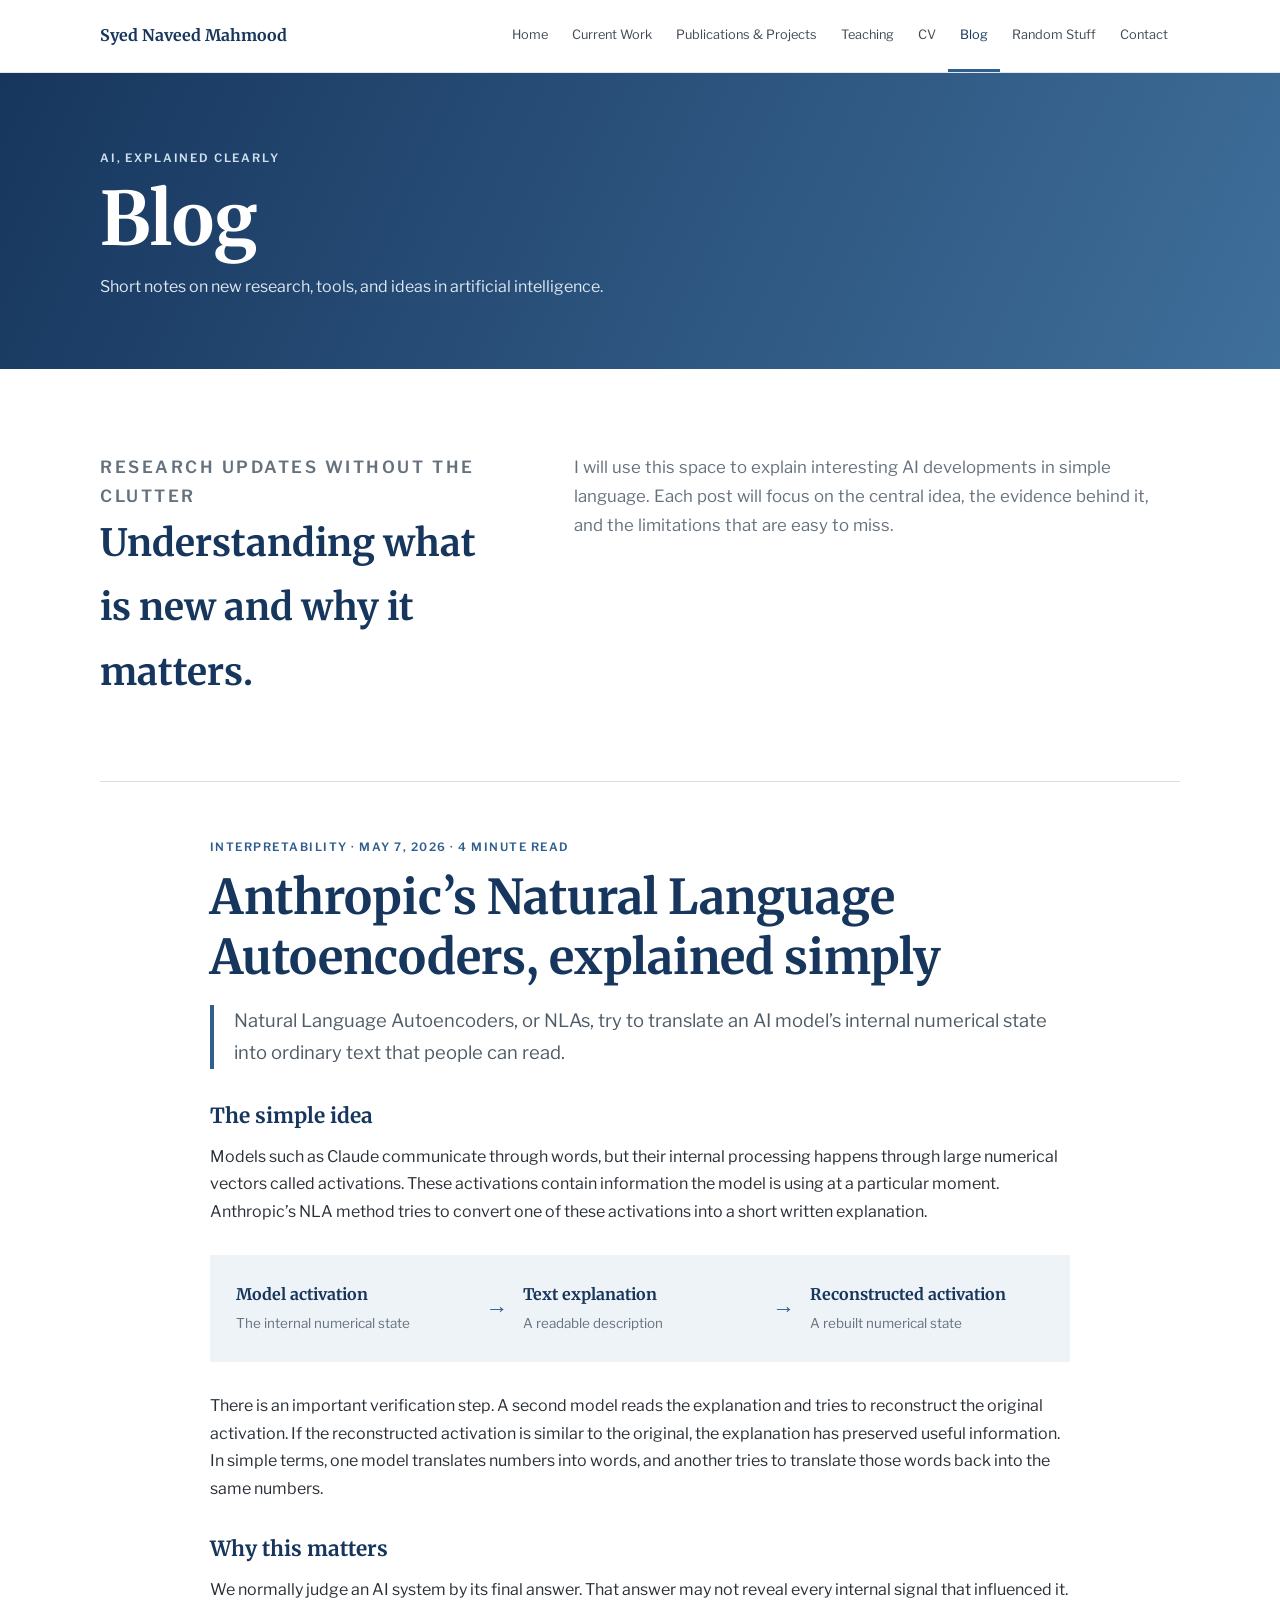
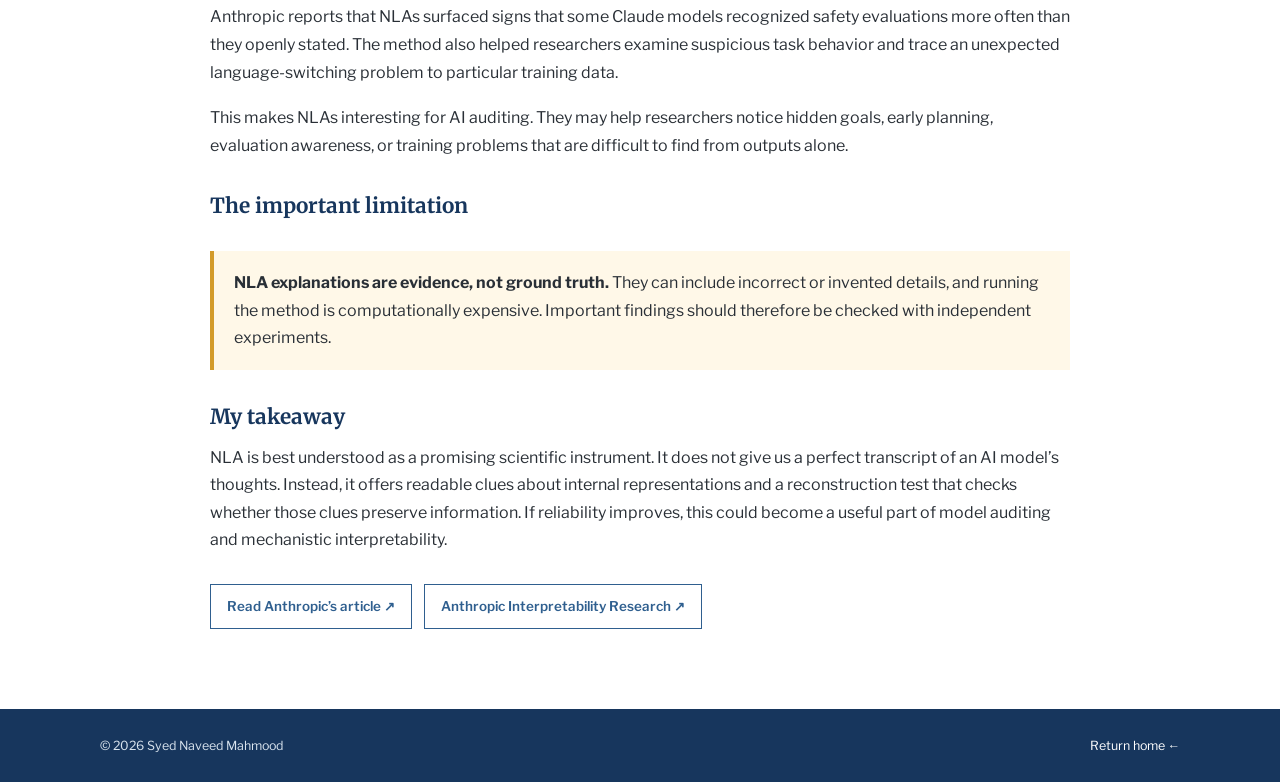
==== blog.html @ 3ccdd8b9 "Create AI blog with NLA explainer" ====
<!doctype html>
<html lang="en">
<head>
  <meta charset="utf-8">
  <meta name="viewport" content="width=device-width, initial-scale=1">
  <meta name="description" content="Simple explanations of AI research and important updates by Syed Naveed Mahmood.">
  <title>AI Blog | Syed Naveed Mahmood</title>
  <link rel="preconnect" href="https://fonts.googleapis.com">
  <link rel="preconnect" href="https://fonts.gstatic.com" crossorigin>
  <link href="https://fonts.googleapis.com/css2?family=Libre+Franklin:wght@400;500;600;700&family=Merriweather:wght@400;700&display=swap" rel="stylesheet">
  <link rel="stylesheet" href="styles.css">
</head>
<body>
  <header class="site-header">
    <div class="nav-wrap">
      <a class="site-name" href="index.html">Syed Naveed Mahmood</a>
      <nav aria-label="Primary navigation">
        <a href="index.html">Home</a>
        <a href="index.html#current-work">Current Work</a>
        <a href="index.html#publications">Publications &amp; Projects</a>
        <a href="index.html#teaching">Teaching</a>
        <a href="cv.html">CV</a>
        <a href="blog.html" aria-current="page">Blog</a>
        <a href="random.html">Random Stuff</a>
        <a href="index.html#contact">Contact</a>
      </nav>
    </div>
  </header>

  <section class="sub-banner">
    <div class="page-width">
      <p>AI, explained clearly</p>
      <h1>Blog</h1>
      <span>Short notes on new research, tools, and ideas in artificial intelligence.</span>
    </div>
  </section>

  <main class="page-width blog-page">
    <section class="blog-intro">
      <div>
        <p class="personal-kicker">Research updates without the clutter</p>
        <h2>Understanding what is new and why it matters.</h2>
      </div>
      <p>I will use this space to explain interesting AI developments in simple language. Each post will focus on the central idea, the evidence behind it, and the limitations that are easy to miss.</p>
    </section>

    <article class="blog-post">
      <div class="post-meta">Interpretability · May 7, 2026 · 4 minute read</div>
      <h2>Anthropic’s Natural Language Autoencoders, explained simply</h2>
      <p class="post-lead">Natural Language Autoencoders, or NLAs, try to translate an AI model’s internal numerical state into ordinary text that people can read.</p>

      <h3>The simple idea</h3>
      <p>Models such as Claude communicate through words, but their internal processing happens through large numerical vectors called activations. These activations contain information the model is using at a particular moment. Anthropic’s NLA method tries to convert one of these activations into a short written explanation.</p>

      <div class="nla-flow" aria-label="Natural Language Autoencoder process">
        <div><strong>Model activation</strong><span>The internal numerical state</span></div>
        <div class="flow-arrow">→</div>
        <div><strong>Text explanation</strong><span>A readable description</span></div>
        <div class="flow-arrow">→</div>
        <div><strong>Reconstructed activation</strong><span>A rebuilt numerical state</span></div>
      </div>

      <p>There is an important verification step. A second model reads the explanation and tries to reconstruct the original activation. If the reconstructed activation is similar to the original, the explanation has preserved useful information. In simple terms, one model translates numbers into words, and another tries to translate those words back into the same numbers.</p>

      <h3>Why this matters</h3>
      <p>We normally judge an AI system by its final answer. That answer may not reveal every internal signal that influenced it. Anthropic reports that NLAs surfaced signs that some Claude models recognized safety evaluations more often than they openly stated. The method also helped researchers examine suspicious task behavior and trace an unexpected language-switching problem to particular training data.</p>

      <p>This makes NLAs interesting for AI auditing. They may help researchers notice hidden goals, early planning, evaluation awareness, or training problems that are difficult to find from outputs alone.</p>

      <h3>The important limitation</h3>
      <div class="post-note"><strong>NLA explanations are evidence, not ground truth.</strong> They can include incorrect or invented details, and running the method is computationally expensive. Important findings should therefore be checked with independent experiments.</div>

      <h3>My takeaway</h3>
      <p>NLA is best understood as a promising scientific instrument. It does not give us a perfect transcript of an AI model’s thoughts. Instead, it offers readable clues about internal representations and a reconstruction test that checks whether those clues preserve information. If reliability improves, this could become a useful part of model auditing and mechanistic interpretability.</p>

      <div class="source-links">
        <a href="https://www.anthropic.com/research/natural-language-autoencoders" target="_blank" rel="noreferrer">Read Anthropic’s article ↗</a>
        <a href="https://www.anthropic.com/research/team/interpretability" target="_blank" rel="noreferrer">Anthropic Interpretability Research ↗</a>
      </div>
    </article>
  </main>

  <footer><div class="page-width"><p>© 2026 Syed Naveed Mahmood</p><a href="index.html">Return home ←</a></div></footer>
</body>
</html>
---- styles.css ----
:root{--navy:#17365d;--blue:#2f5f8f;--light:#eef3f7;--ink:#292f36;--muted:#65717d;--line:#d8e0e7}*{box-sizing:border-box}html{scroll-behavior:smooth}body{margin:0;color:var(--ink);font:16px/1.72 'Libre Franklin',Arial,sans-serif}a{color:var(--blue);text-decoration:none}a:hover{text-decoration:underline}.page-width,.nav-wrap{width:min(1080px,calc(100% - 40px));margin:auto}.site-header{background:#fff;border-bottom:1px solid #e3e7eb;position:sticky;top:0;z-index:20}.nav-wrap{min-height:72px;display:flex;align-items:center;justify-content:space-between;gap:30px}.site-name,h1,h2,h3{font-family:Merriweather,Georgia,serif;color:var(--navy)}.site-name{font-weight:700}nav{display:flex;align-self:stretch}nav a{color:#414a53;display:flex;align-items:center;padding:0 12px;font-size:.8rem;border-bottom:3px solid transparent}nav a:hover{border-bottom-color:var(--blue);text-decoration:none}.banner{min-height:350px;background:linear-gradient(110deg,rgba(17,43,73,.95),rgba(47,95,143,.72)),linear-gradient(145deg,#17365d,#527b9e);display:flex}.banner-overlay{width:100%;display:flex;align-items:flex-end}.identity{display:flex;align-items:center;gap:30px;color:#fff;padding-bottom:42px}.identity img{width:150px;height:150px;border-radius:50%;object-fit:cover;border:5px solid #fff;box-shadow:0 8px 25px #0004}.identity h1{color:#fff;font-size:clamp(2.2rem,5vw,3.8rem);line-height:1.12;margin:0 0 10px}.identity p{font-size:1.2rem;margin:0}.identity span{color:#dfeaf3;font-size:.9rem}.content{padding-top:50px}.section-block{padding:45px 0 60px;border-bottom:1px solid var(--line)}.anchor-section{scroll-margin-top:72px}.home-grid{display:grid;grid-template-columns:2.2fr .8fr;gap:65px;padding-top:18px}h2{font-size:2rem;margin:0 0 24px}.main-copy p{margin:0 0 1.25rem}.profile-card{background:var(--light);padding:28px;align-self:start;border-top:5px solid var(--blue)}.profile-card h3{font-family:'Libre Franklin';font-size:1rem;margin:0 0 10px}.profile-card h3:nth-of-type(2){margin-top:28px}.profile-card ul{padding-left:20px;color:#4d5964;font-size:.9rem}.quick-links{display:grid;grid-template-columns:1fr 1fr;gap:8px;font-size:.86rem}.section-title{border-left:5px solid var(--blue);padding-left:18px;margin-bottom:25px}.section-title p{color:var(--muted);font-size:.72rem;letter-spacing:.15em;text-transform:uppercase;margin:0}.section-title h2{margin:0}.section-intro{max-width:760px;color:var(--muted)}.current-grid,.teaching-grid{display:grid;grid-template-columns:1fr 1fr;gap:18px}.current-grid article{border:1px solid var(--line);padding:25px}.current-grid span,small{color:var(--blue);font-size:.7rem;font-weight:600;letter-spacing:.1em;text-transform:uppercase}.current-grid h3{font-size:1.28rem;margin:8px 0 12px}.current-grid p,.publication-list p,.teaching-grid p{color:#59646e;font-size:.91rem}.publication-list article{display:grid;grid-template-columns:55px 1fr;gap:20px;padding:28px 0;border-top:1px solid var(--line)}.publication-list h3{font-size:1.35rem;margin:5px 0 8px}.publication-list p{margin:0 0 10px}.teaching-grid article{padding:28px;background:var(--light)}.teaching-grid h3{font-size:1.35rem;margin:8px 0 3px}.updates{border-top:1px solid var(--line)}.updates>div{display:grid;grid-template-columns:175px 1fr;gap:25px;padding:17px 0;border-bottom:1px solid var(--line)}.updates time{color:var(--blue);font-weight:600;font-size:.82rem}.updates p{margin:0}.contact{text-align:center;border:0;padding-bottom:80px}.contact p{max-width:670px;margin:0 auto 26px;color:var(--muted)}.email-button{display:inline-block;padding:12px 20px;color:#fff;background:var(--blue)}.email-button:hover{background:var(--navy);text-decoration:none}footer{background:var(--navy);color:#d9e4ee;padding:26px 0;font-size:.78rem}footer .page-width{display:flex;justify-content:space-between}footer p{margin:0}footer a{color:#fff}@media(max-width:860px){nav a{padding:0 7px;font-size:.7rem}.home-grid{grid-template-columns:1fr;gap:30px}.profile-card{max-width:480px}.current-grid,.teaching-grid{grid-template-columns:1fr}}@media(max-width:650px){.page-width,.nav-wrap{width:calc(100% - 30px)}.site-header{position:static}.nav-wrap{display:block;padding-top:14px}.site-name{display:block}nav{overflow-x:auto}nav a{white-space:nowrap;height:44px;padding:0 10px}.banner{min-height:390px}.identity{display:block;padding-bottom:32px}.identity img{width:110px;height:110px;margin-bottom:20px}.identity h1{font-size:2.25rem}.content{padding-top:25px}.current-grid article{padding:21px}.publication-list article{grid-template-columns:36px 1fr}.updates>div{grid-template-columns:1fr;gap:4px}footer .page-width{display:block}}@media(prefers-reduced-motion:reduce){html{scroll-behavior:auto}}
nav a[aria-current="page"]{color:var(--navy);border-bottom-color:var(--blue)}.sub-banner{background:linear-gradient(115deg,#17365d,#3f6f9b);color:#fff;padding:76px 0 68px}.sub-banner p{font-size:.72rem;font-weight:600;letter-spacing:.16em;text-transform:uppercase;color:#cfe0ef;margin:0 0 8px}.sub-banner h1{color:#fff;font-size:clamp(2.6rem,6vw,4.6rem);margin:0;line-height:1.15}.sub-banner span{display:block;color:#dce8f2;margin-top:12px}.personal-page{padding-top:38px}.personal-intro{display:grid;grid-template-columns:.8fr 1.2fr;gap:70px;padding:48px 0 62px;border-bottom:1px solid var(--line)}.personal-kicker{color:var(--blue);font-size:.72rem;font-weight:600;letter-spacing:.15em;text-transform:uppercase;margin:0 0 6px}.personal-intro h2{font-size:2.35rem}.personal-intro>div:last-child p{font-size:1.08rem;margin:0 0 1.2rem}.anime-section{padding:65px 0}.anime-list{list-style:none;padding:0;margin:0;border-top:1px solid var(--line)}.anime-list li{display:grid;grid-template-columns:90px 1fr;gap:20px;align-items:center;padding:25px 8px;border-bottom:1px solid var(--line)}.anime-rank{font-family:Merriweather,Georgia,serif;color:#9baab8;font-size:1.65rem}.anime-list h3{font-size:1.35rem;margin:0 0 4px}.anime-list p{color:var(--muted);margin:0}.more-random{display:grid;grid-template-columns:1fr 1fr;gap:60px;background:var(--light);padding:40px;margin-bottom:75px}.more-random span{color:var(--blue);font-size:.7rem;font-weight:600;letter-spacing:.12em;text-transform:uppercase}.more-random h2{font-size:1.8rem;margin:8px 0 0}.more-random>p{color:var(--muted);margin:4px 0 0}@media(max-width:750px){.personal-intro,.more-random{grid-template-columns:1fr;gap:20px}.sub-banner{padding:52px 0}.anime-list li{grid-template-columns:58px 1fr}.more-random{padding:28px;margin-bottom:50px}}

.cv-page{padding-top:42px;padding-bottom:78px}.cv-intro{display:grid;grid-template-columns:1fr 1.3fr;gap:58px;align-items:start;padding:42px 0 36px}.cv-intro h2{font-size:2.35rem}.cv-intro p{color:var(--muted);font-size:1.02rem;margin:0 0 1rem}.cv-actions{display:flex;flex-wrap:wrap;gap:12px;margin-top:22px}.cv-button{display:inline-block;padding:11px 18px;background:var(--blue);color:#fff;font-weight:600;font-size:.86rem}.cv-button.secondary{background:#fff;color:var(--blue);border:1px solid var(--blue)}.cv-button:hover{background:var(--navy);color:#fff;text-decoration:none}.cv-frame-wrap{border:1px solid var(--line);background:var(--light);padding:12px;box-shadow:0 12px 30px rgba(23,54,93,.1)}.cv-frame{display:block;width:100%;height:1040px;border:0;background:#fff}@media(max-width:750px){.cv-intro{grid-template-columns:1fr;gap:12px;padding-top:30px}.cv-frame{height:720px}.cv-page{padding-top:24px;padding-bottom:50px}}

.blog-page{padding-top:42px;padding-bottom:80px}.blog-intro{display:grid;grid-template-columns:.8fr 1.2fr;gap:70px;padding:42px 0 52px;border-bottom:1px solid var(--line)}.blog-intro h2{font-size:2.35rem}.blog-intro p{color:var(--muted);font-size:1.05rem;margin:0}.blog-post{max-width:860px;margin:56px auto 0}.post-meta{color:var(--blue);font-size:.72rem;font-weight:600;letter-spacing:.13em;text-transform:uppercase}.blog-post h2{font-size:clamp(2rem,4vw,3rem);line-height:1.25;margin:10px 0 18px}.post-lead{font-size:1.15rem;color:#4f5b66;border-left:4px solid var(--blue);padding-left:20px}.nla-flow{display:grid;grid-template-columns:1fr auto 1fr auto 1fr;align-items:center;gap:15px;background:var(--light);padding:26px;margin:30px 0}.nla-flow strong{display:block;color:var(--navy);font-family:Merriweather,Georgia,serif}.nla-flow span{color:var(--muted);font-size:.84rem}.flow-arrow{color:var(--blue);font-size:1.4rem}.blog-post h3{font-size:1.3rem;margin:30px 0 8px}.blog-post p{margin:0 0 1.15rem}.post-note{background:#fff8e8;border-left:4px solid #d39b2a;padding:18px 20px;margin:26px 0}.source-links{display:flex;flex-wrap:wrap;gap:12px;margin-top:30px}.source-links a{display:inline-block;padding:10px 16px;border:1px solid var(--blue);font-weight:600;font-size:.84rem}.source-links a:hover{background:var(--blue);color:#fff;text-decoration:none}@media(max-width:750px){.blog-intro{grid-template-columns:1fr;gap:12px;padding-top:30px}.blog-page{padding-top:24px}.nla-flow{grid-template-columns:1fr;gap:8px}.flow-arrow{transform:rotate(90deg);justify-self:center}}
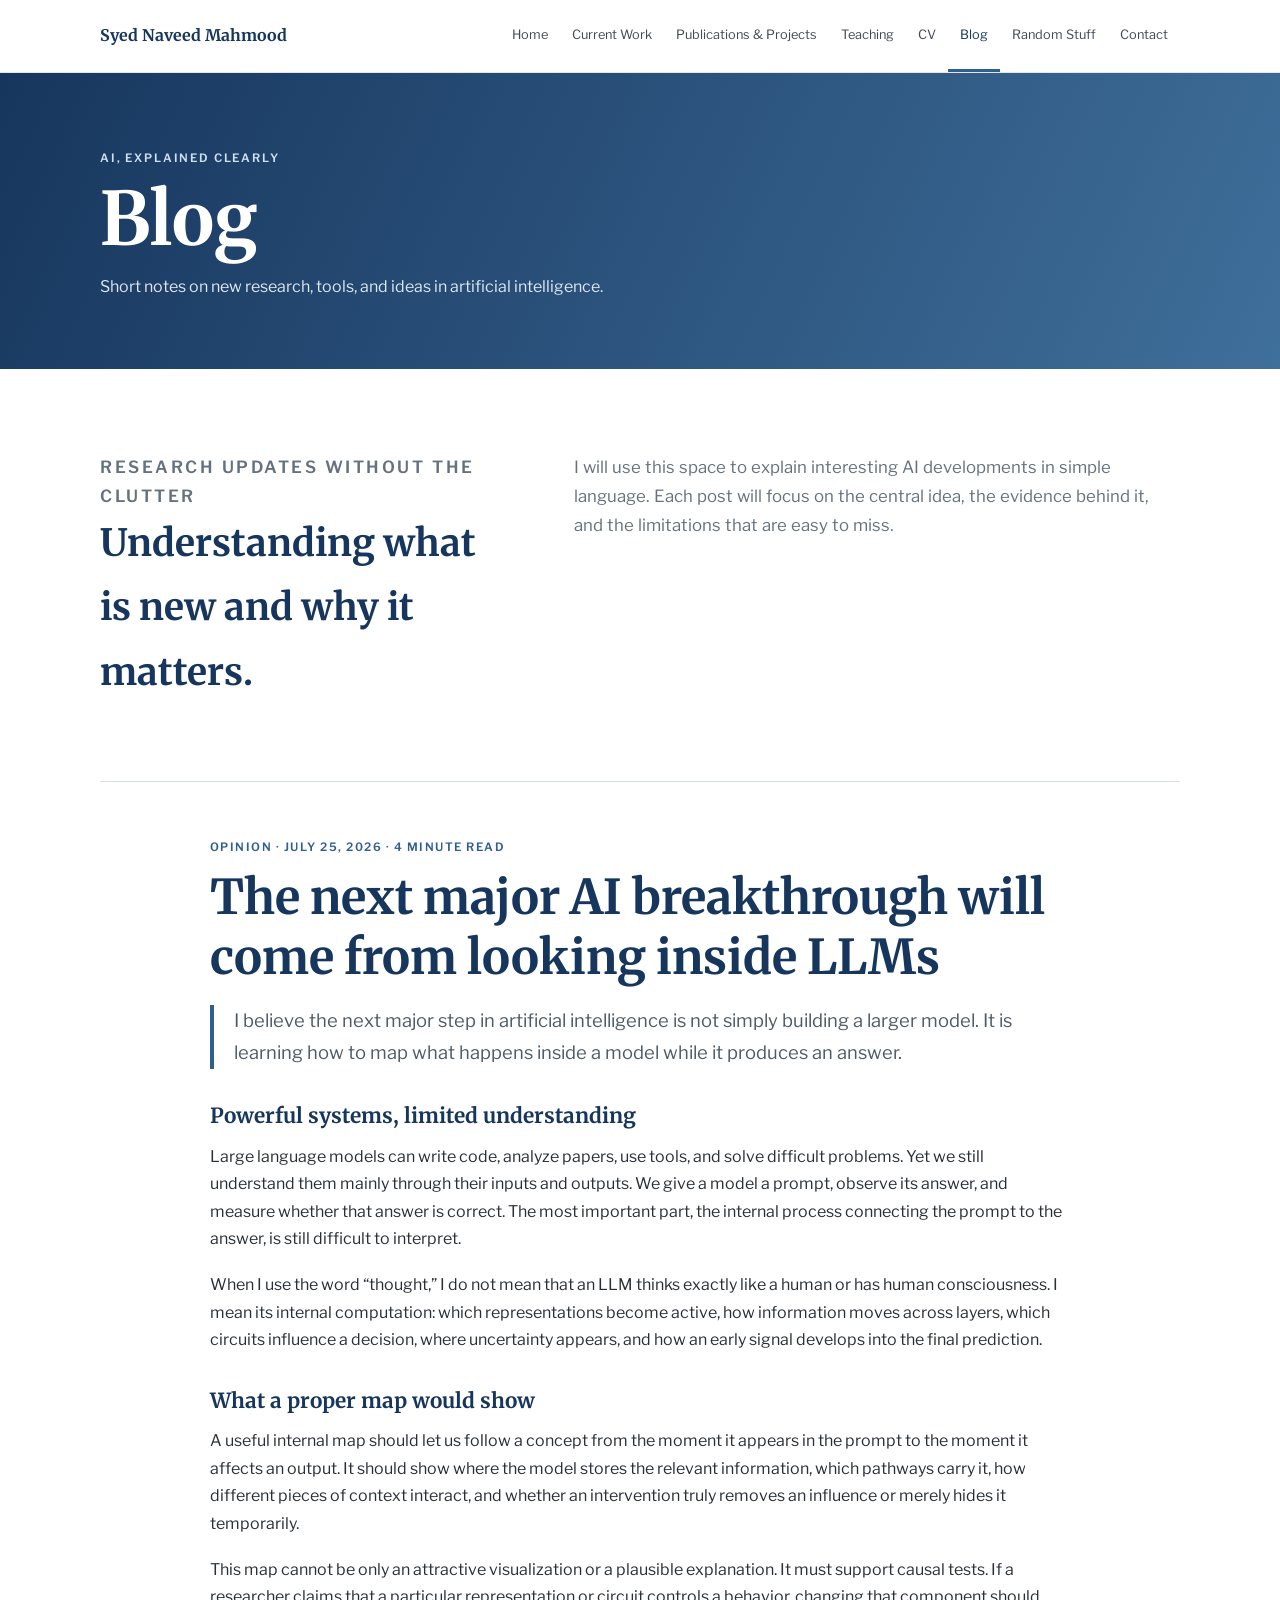
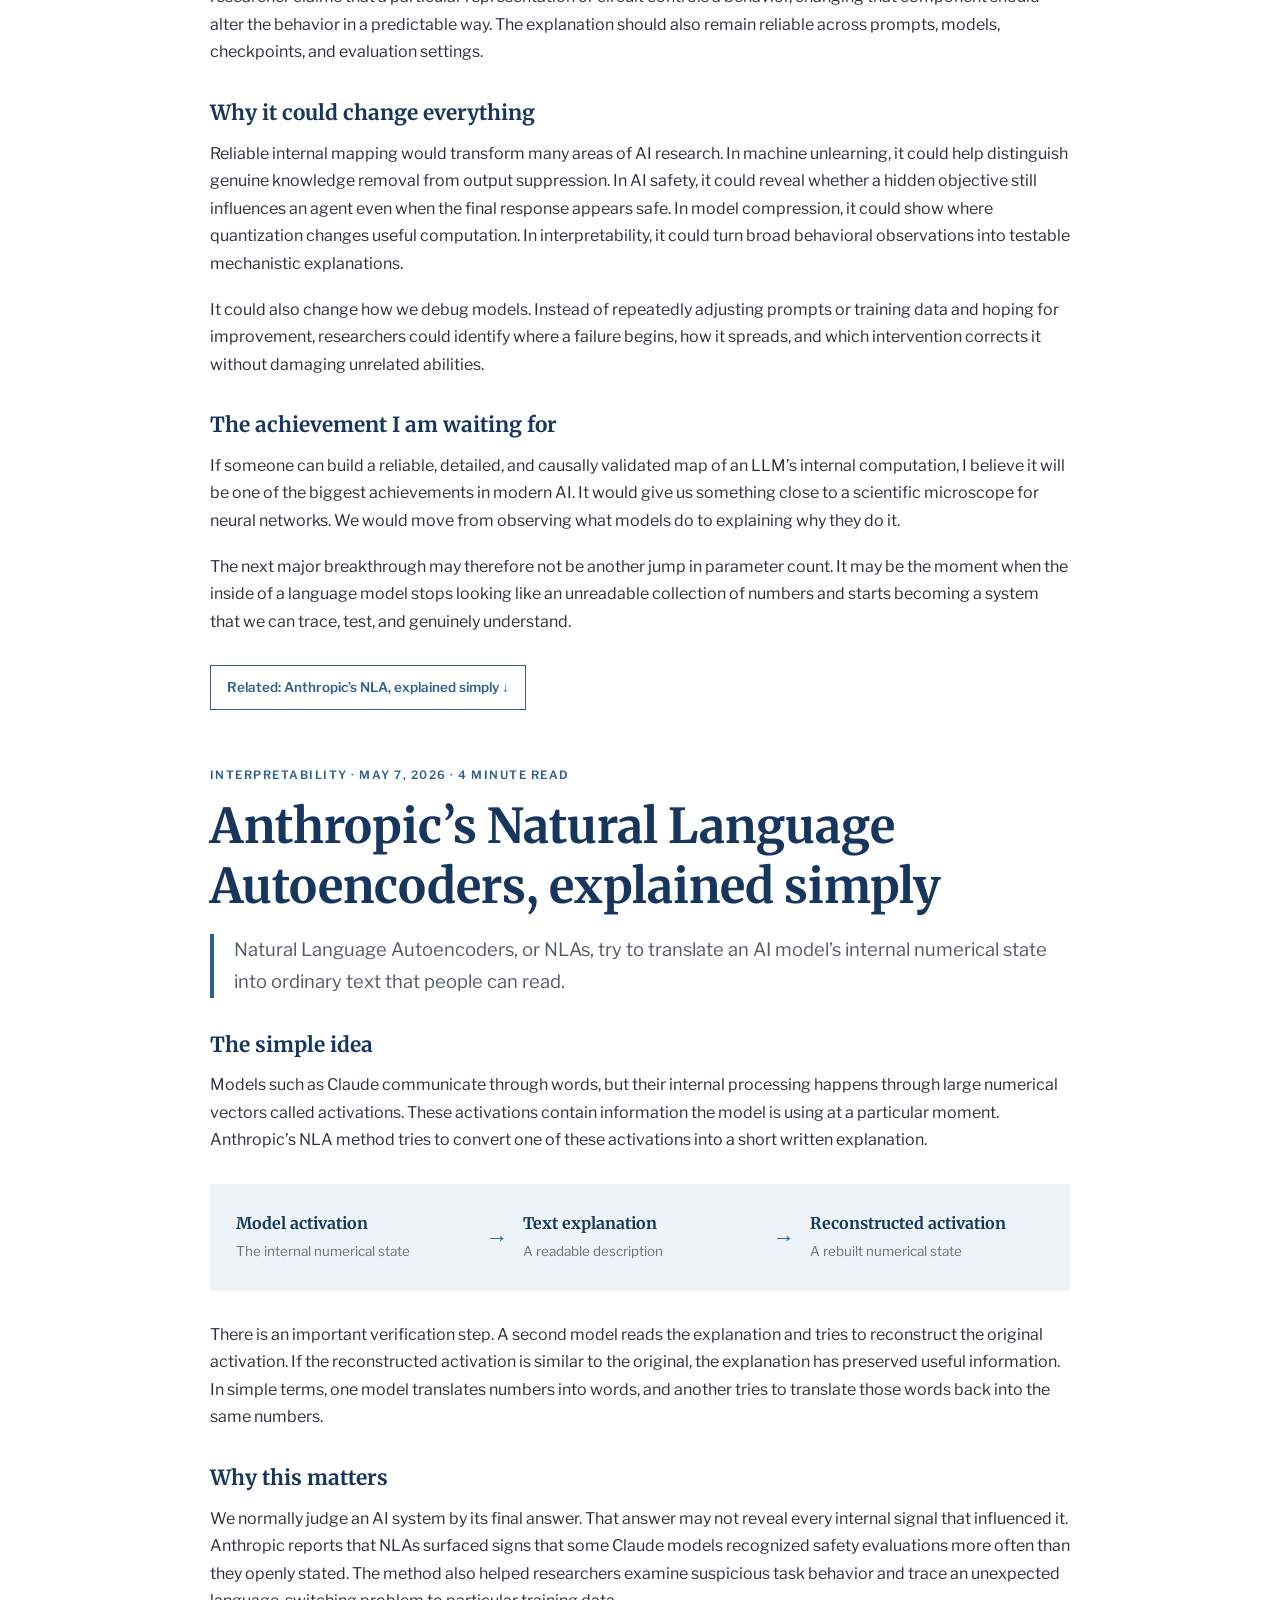
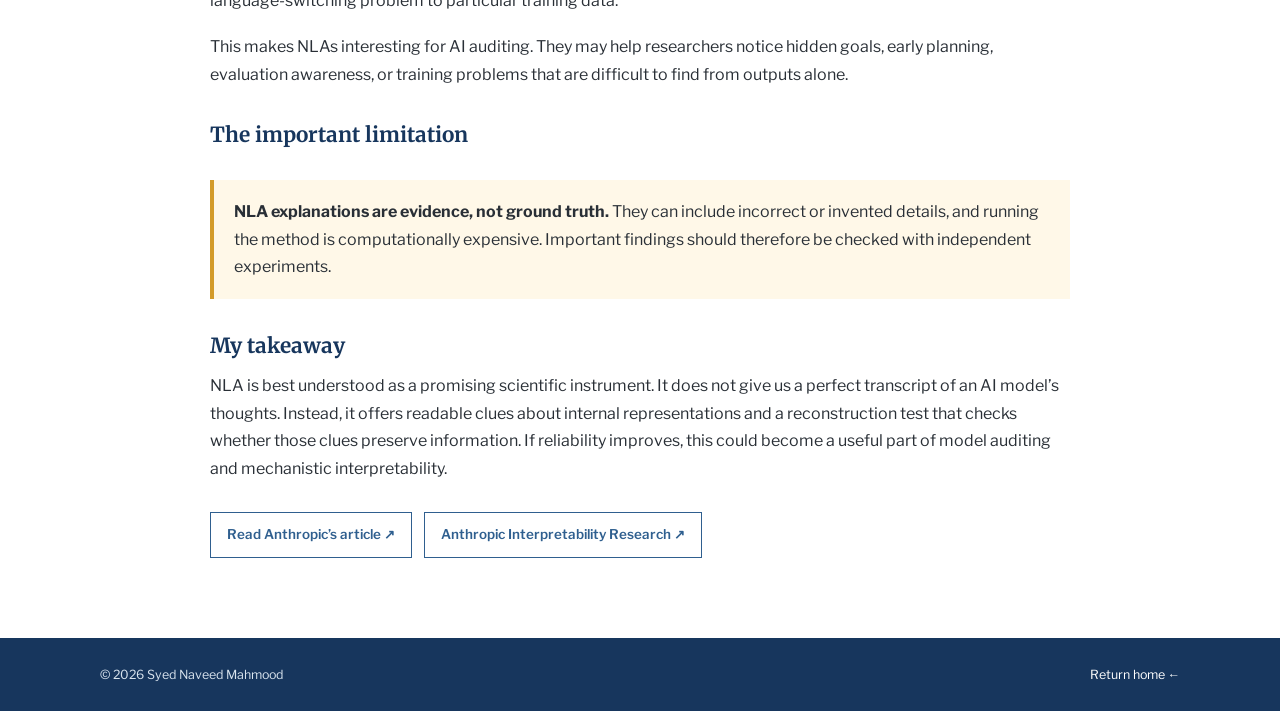
==== commit e3e9a934: "Add opinion post on mapping LLM internals" ====
--- a/blog.html
+++ b/blog.html
@@ -44,7 +44,37 @@
       <p>I will use this space to explain interesting AI developments in simple language. Each post will focus on the central idea, the evidence behind it, and the limitations that are easy to miss.</p>
     </section>
 
-    <article class="blog-post">
+    <article id="inside-llm-thoughts" class="blog-post">
+      <div class="post-meta">Opinion · July 25, 2026 · 4 minute read</div>
+      <h2>The next major AI breakthrough will come from looking inside LLMs</h2>
+      <p class="post-lead">I believe the next major step in artificial intelligence is not simply building a larger model. It is learning how to map what happens inside a model while it produces an answer.</p>
+
+      <h3>Powerful systems, limited understanding</h3>
+      <p>Large language models can write code, analyze papers, use tools, and solve difficult problems. Yet we still understand them mainly through their inputs and outputs. We give a model a prompt, observe its answer, and measure whether that answer is correct. The most important part, the internal process connecting the prompt to the answer, is still difficult to interpret.</p>
+
+      <p>When I use the word “thought,” I do not mean that an LLM thinks exactly like a human or has human consciousness. I mean its internal computation: which representations become active, how information moves across layers, which circuits influence a decision, where uncertainty appears, and how an early signal develops into the final prediction.</p>
+
+      <h3>What a proper map would show</h3>
+      <p>A useful internal map should let us follow a concept from the moment it appears in the prompt to the moment it affects an output. It should show where the model stores the relevant information, which pathways carry it, how different pieces of context interact, and whether an intervention truly removes an influence or merely hides it temporarily.</p>
+
+      <p>This map cannot be only an attractive visualization or a plausible explanation. It must support causal tests. If a researcher claims that a particular representation or circuit controls a behavior, changing that component should alter the behavior in a predictable way. The explanation should also remain reliable across prompts, models, checkpoints, and evaluation settings.</p>
+
+      <h3>Why it could change everything</h3>
+      <p>Reliable internal mapping would transform many areas of AI research. In machine unlearning, it could help distinguish genuine knowledge removal from output suppression. In AI safety, it could reveal whether a hidden objective still influences an agent even when the final response appears safe. In model compression, it could show where quantization changes useful computation. In interpretability, it could turn broad behavioral observations into testable mechanistic explanations.</p>
+
+      <p>It could also change how we debug models. Instead of repeatedly adjusting prompts or training data and hoping for improvement, researchers could identify where a failure begins, how it spreads, and which intervention corrects it without damaging unrelated abilities.</p>
+
+      <h3>The achievement I am waiting for</h3>
+      <p>If someone can build a reliable, detailed, and causally validated map of an LLM’s internal computation, I believe it will be one of the biggest achievements in modern AI. It would give us something close to a scientific microscope for neural networks. We would move from observing what models do to explaining why they do it.</p>
+
+      <p>The next major breakthrough may therefore not be another jump in parameter count. It may be the moment when the inside of a language model stops looking like an unreadable collection of numbers and starts becoming a system that we can trace, test, and genuinely understand.</p>
+
+      <div class="source-links">
+        <a href="#nla">Related: Anthropic’s NLA, explained simply ↓</a>
+      </div>
+    </article>
+
+    <article id="nla" class="blog-post">
       <div class="post-meta">Interpretability · May 7, 2026 · 4 minute read</div>
       <h2>Anthropic’s Natural Language Autoencoders, explained simply</h2>
       <p class="post-lead">Natural Language Autoencoders, or NLAs, try to translate an AI model’s internal numerical state into ordinary text that people can read.</p>
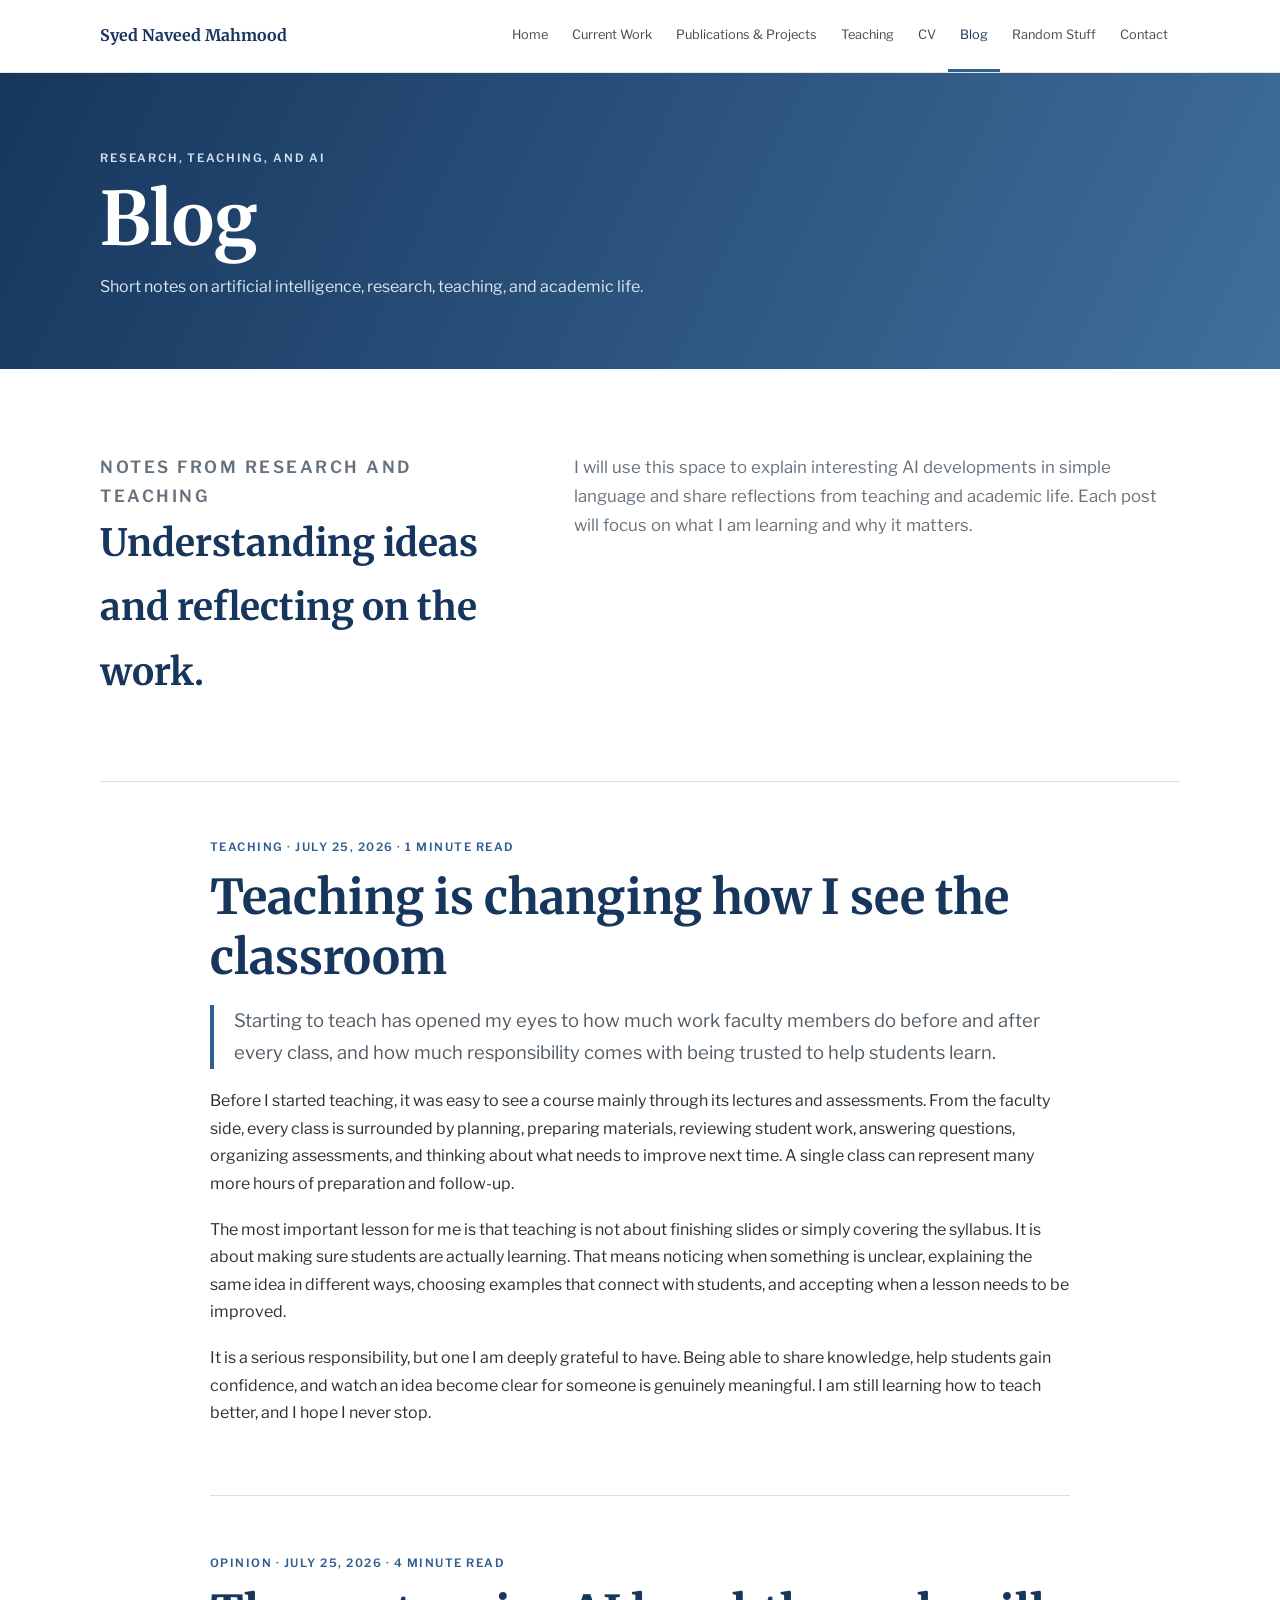
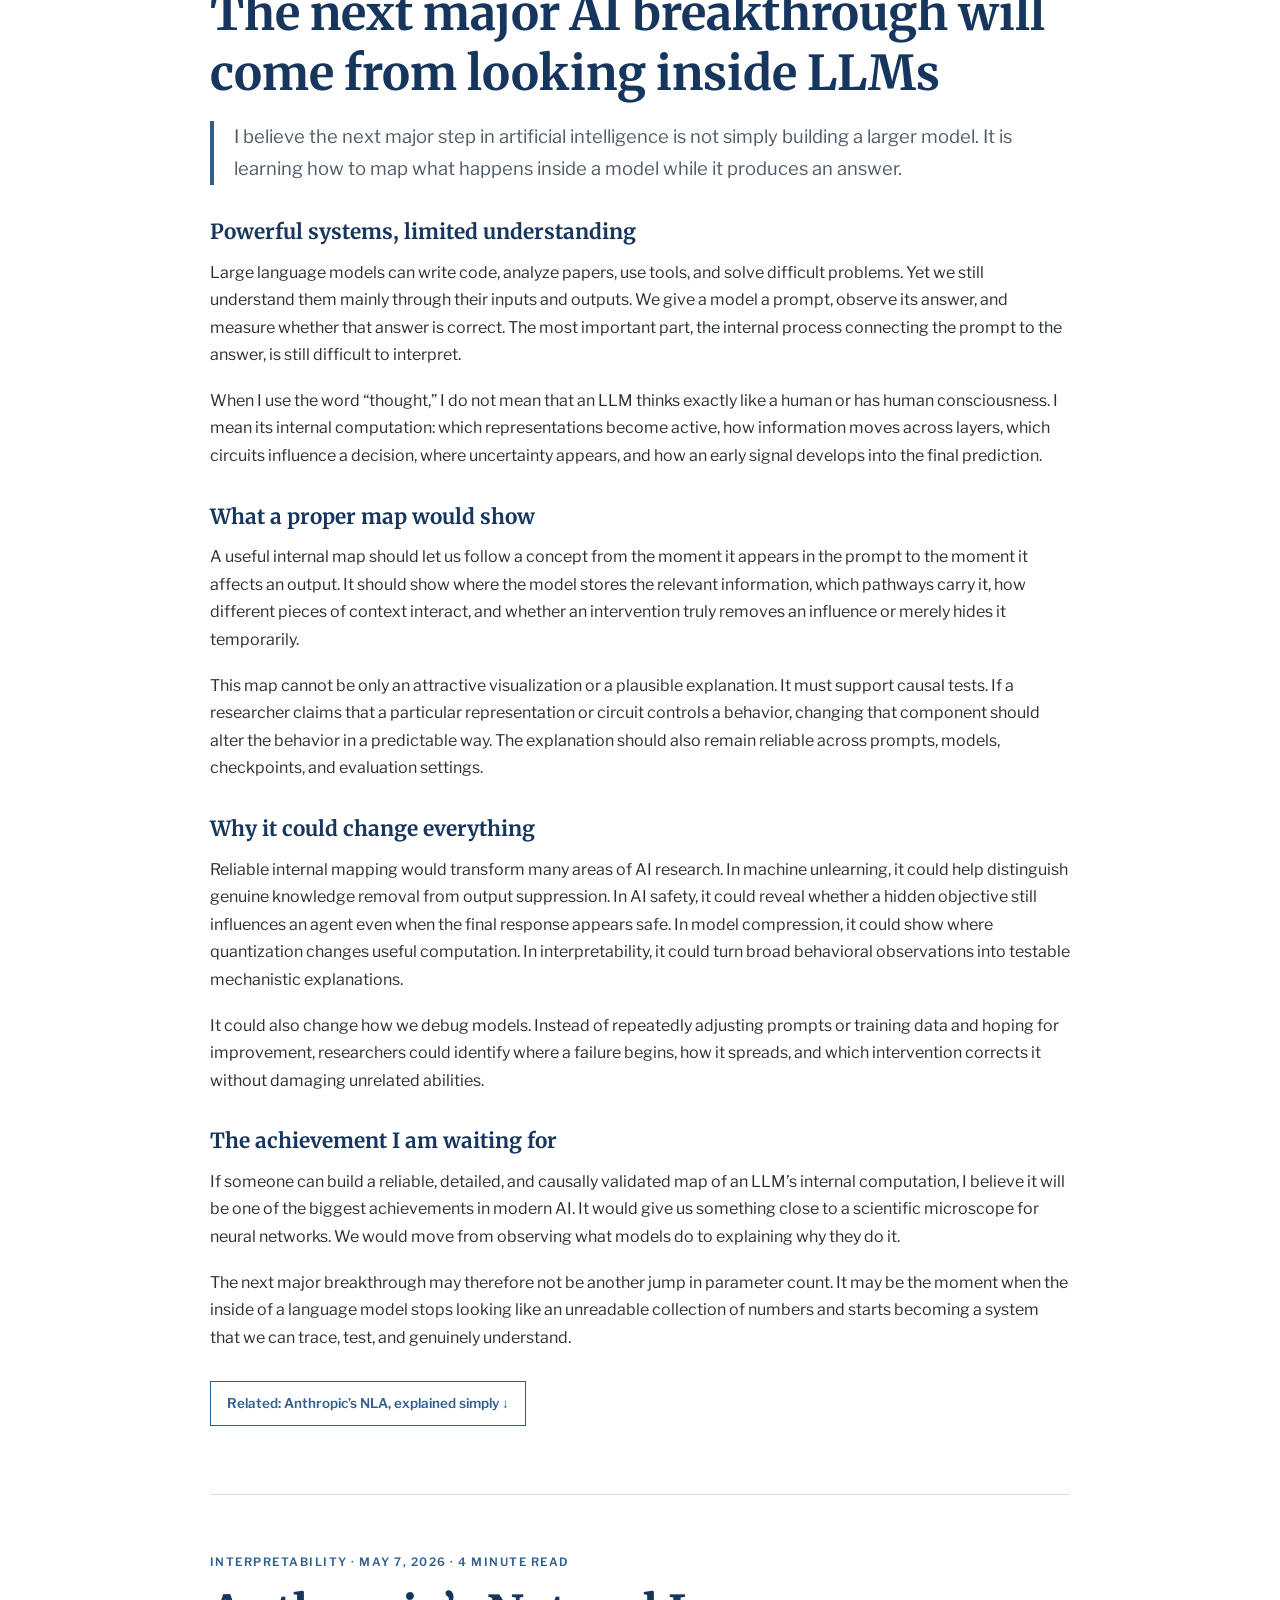
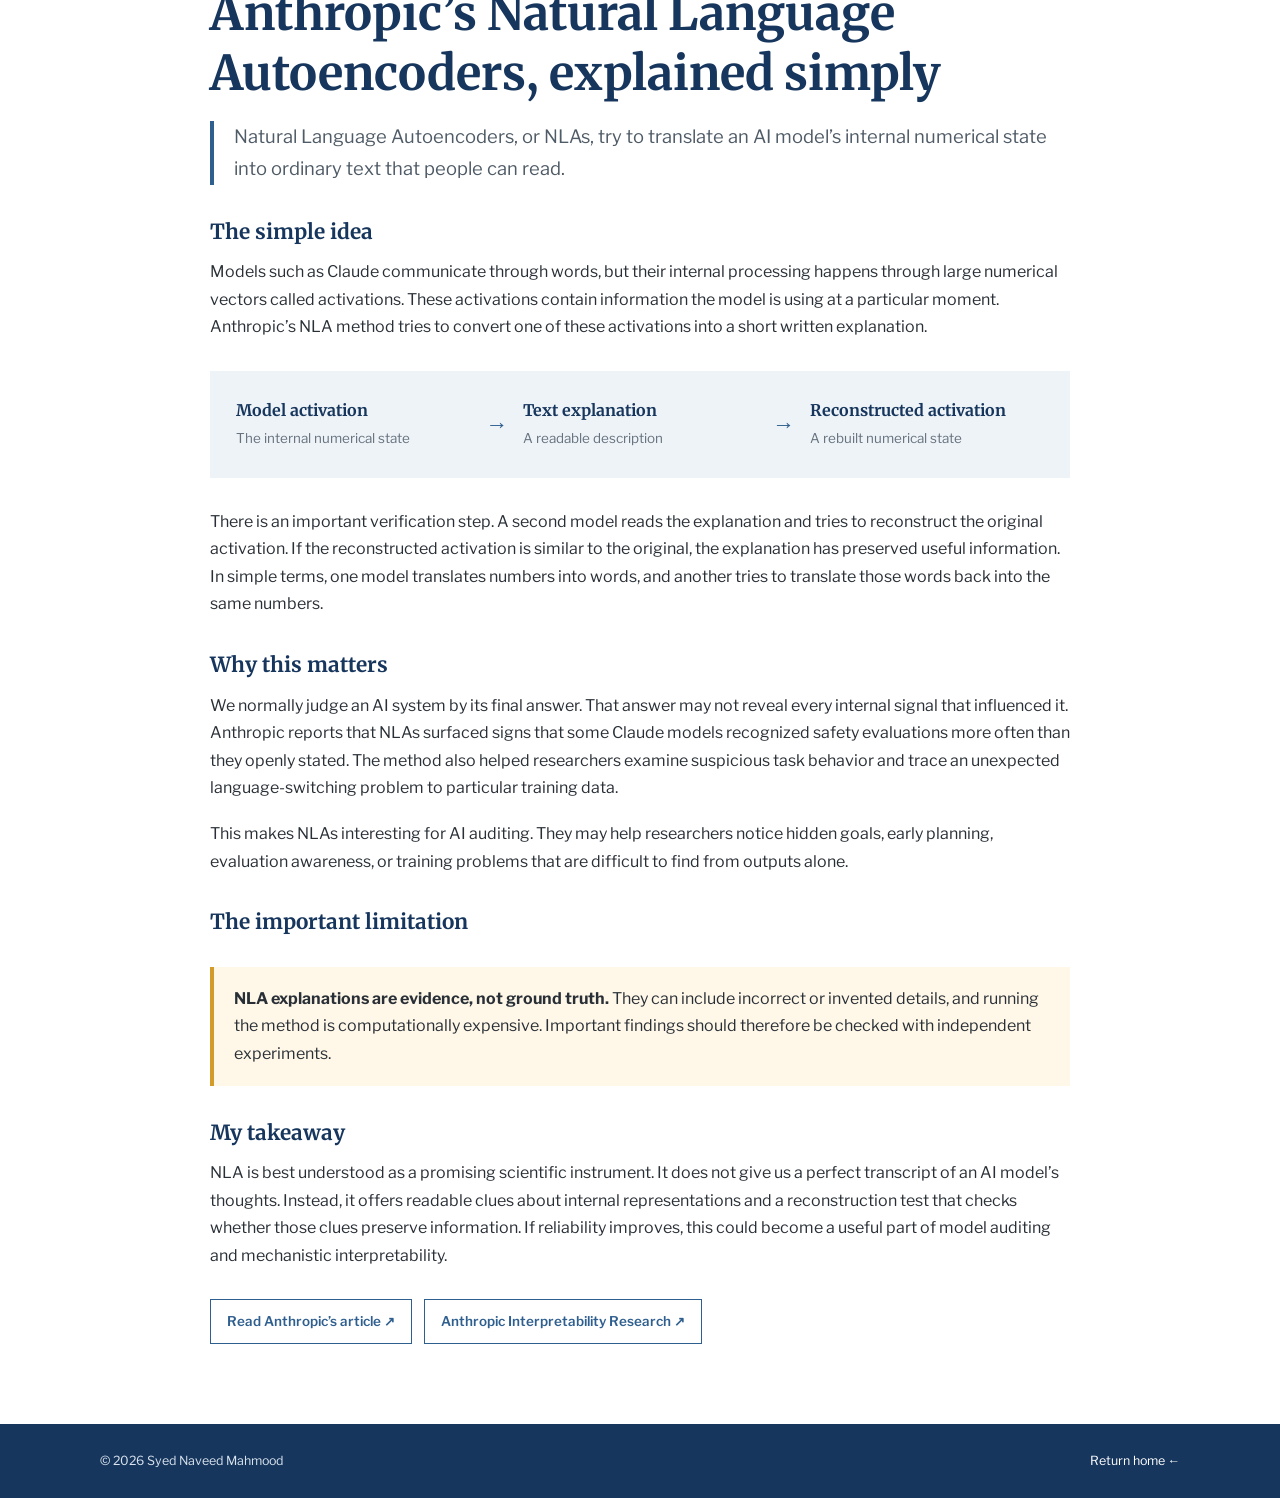
==== commit f979e9b3: "Add reflection on beginning to teach" ====
--- a/blog.html
+++ b/blog.html
@@ -3,7 +3,7 @@
 <head>
   <meta charset="utf-8">
   <meta name="viewport" content="width=device-width, initial-scale=1">
-  <meta name="description" content="Simple explanations of AI research and important updates by Syed Naveed Mahmood.">
+  <meta name="description" content="Notes on AI research, teaching, and academic life by Syed Naveed Mahmood.">
   <title>AI Blog | Syed Naveed Mahmood</title>
   <link rel="preconnect" href="https://fonts.googleapis.com">
   <link rel="preconnect" href="https://fonts.gstatic.com" crossorigin>
@@ -29,20 +29,32 @@
 
   <section class="sub-banner">
     <div class="page-width">
-      <p>AI, explained clearly</p>
+      <p>Research, teaching, and AI</p>
       <h1>Blog</h1>
-      <span>Short notes on new research, tools, and ideas in artificial intelligence.</span>
+      <span>Short notes on artificial intelligence, research, teaching, and academic life.</span>
     </div>
   </section>
 
   <main class="page-width blog-page">
     <section class="blog-intro">
       <div>
-        <p class="personal-kicker">Research updates without the clutter</p>
-        <h2>Understanding what is new and why it matters.</h2>
+        <p class="personal-kicker">Notes from research and teaching</p>
+        <h2>Understanding ideas and reflecting on the work.</h2>
       </div>
-      <p>I will use this space to explain interesting AI developments in simple language. Each post will focus on the central idea, the evidence behind it, and the limitations that are easy to miss.</p>
+      <p>I will use this space to explain interesting AI developments in simple language and share reflections from teaching and academic life. Each post will focus on what I am learning and why it matters.</p>
     </section>
+
+    <article id="learning-to-teach" class="blog-post">
+      <div class="post-meta">Teaching · July 25, 2026 · 1 minute read</div>
+      <h2>Teaching is changing how I see the classroom</h2>
+      <p class="post-lead">Starting to teach has opened my eyes to how much work faculty members do before and after every class, and how much responsibility comes with being trusted to help students learn.</p>
+
+      <p>Before I started teaching, it was easy to see a course mainly through its lectures and assessments. From the faculty side, every class is surrounded by planning, preparing materials, reviewing student work, answering questions, organizing assessments, and thinking about what needs to improve next time. A single class can represent many more hours of preparation and follow-up.</p>
+
+      <p>The most important lesson for me is that teaching is not about finishing slides or simply covering the syllabus. It is about making sure students are actually learning. That means noticing when something is unclear, explaining the same idea in different ways, choosing examples that connect with students, and accepting when a lesson needs to be improved.</p>
+
+      <p>It is a serious responsibility, but one I am deeply grateful to have. Being able to share knowledge, help students gain confidence, and watch an idea become clear for someone is genuinely meaningful. I am still learning how to teach better, and I hope I never stop.</p>
+    </article>
 
     <article id="inside-llm-thoughts" class="blog-post">
       <div class="post-meta">Opinion · July 25, 2026 · 4 minute read</div>
--- a/styles.css
+++ b/styles.css
@@ -4,3 +4,5 @@
 .cv-page{padding-top:42px;padding-bottom:78px}.cv-intro{display:grid;grid-template-columns:1fr 1.3fr;gap:58px;align-items:start;padding:42px 0 36px}.cv-intro h2{font-size:2.35rem}.cv-intro p{color:var(--muted);font-size:1.02rem;margin:0 0 1rem}.cv-actions{display:flex;flex-wrap:wrap;gap:12px;margin-top:22px}.cv-button{display:inline-block;padding:11px 18px;background:var(--blue);color:#fff;font-weight:600;font-size:.86rem}.cv-button.secondary{background:#fff;color:var(--blue);border:1px solid var(--blue)}.cv-button:hover{background:var(--navy);color:#fff;text-decoration:none}.cv-frame-wrap{border:1px solid var(--line);background:var(--light);padding:12px;box-shadow:0 12px 30px rgba(23,54,93,.1)}.cv-frame{display:block;width:100%;height:1040px;border:0;background:#fff}@media(max-width:750px){.cv-intro{grid-template-columns:1fr;gap:12px;padding-top:30px}.cv-frame{height:720px}.cv-page{padding-top:24px;padding-bottom:50px}}
 
 .blog-page{padding-top:42px;padding-bottom:80px}.blog-intro{display:grid;grid-template-columns:.8fr 1.2fr;gap:70px;padding:42px 0 52px;border-bottom:1px solid var(--line)}.blog-intro h2{font-size:2.35rem}.blog-intro p{color:var(--muted);font-size:1.05rem;margin:0}.blog-post{max-width:860px;margin:56px auto 0}.post-meta{color:var(--blue);font-size:.72rem;font-weight:600;letter-spacing:.13em;text-transform:uppercase}.blog-post h2{font-size:clamp(2rem,4vw,3rem);line-height:1.25;margin:10px 0 18px}.post-lead{font-size:1.15rem;color:#4f5b66;border-left:4px solid var(--blue);padding-left:20px}.nla-flow{display:grid;grid-template-columns:1fr auto 1fr auto 1fr;align-items:center;gap:15px;background:var(--light);padding:26px;margin:30px 0}.nla-flow strong{display:block;color:var(--navy);font-family:Merriweather,Georgia,serif}.nla-flow span{color:var(--muted);font-size:.84rem}.flow-arrow{color:var(--blue);font-size:1.4rem}.blog-post h3{font-size:1.3rem;margin:30px 0 8px}.blog-post p{margin:0 0 1.15rem}.post-note{background:#fff8e8;border-left:4px solid #d39b2a;padding:18px 20px;margin:26px 0}.source-links{display:flex;flex-wrap:wrap;gap:12px;margin-top:30px}.source-links a{display:inline-block;padding:10px 16px;border:1px solid var(--blue);font-weight:600;font-size:.84rem}.source-links a:hover{background:var(--blue);color:#fff;text-decoration:none}@media(max-width:750px){.blog-intro{grid-template-columns:1fr;gap:12px;padding-top:30px}.blog-page{padding-top:24px}.nla-flow{grid-template-columns:1fr;gap:8px}.flow-arrow{transform:rotate(90deg);justify-self:center}}
+
+.blog-post+.blog-post{border-top:1px solid var(--line);padding-top:58px;margin-top:68px}.blog-post[id]{scroll-margin-top:92px}
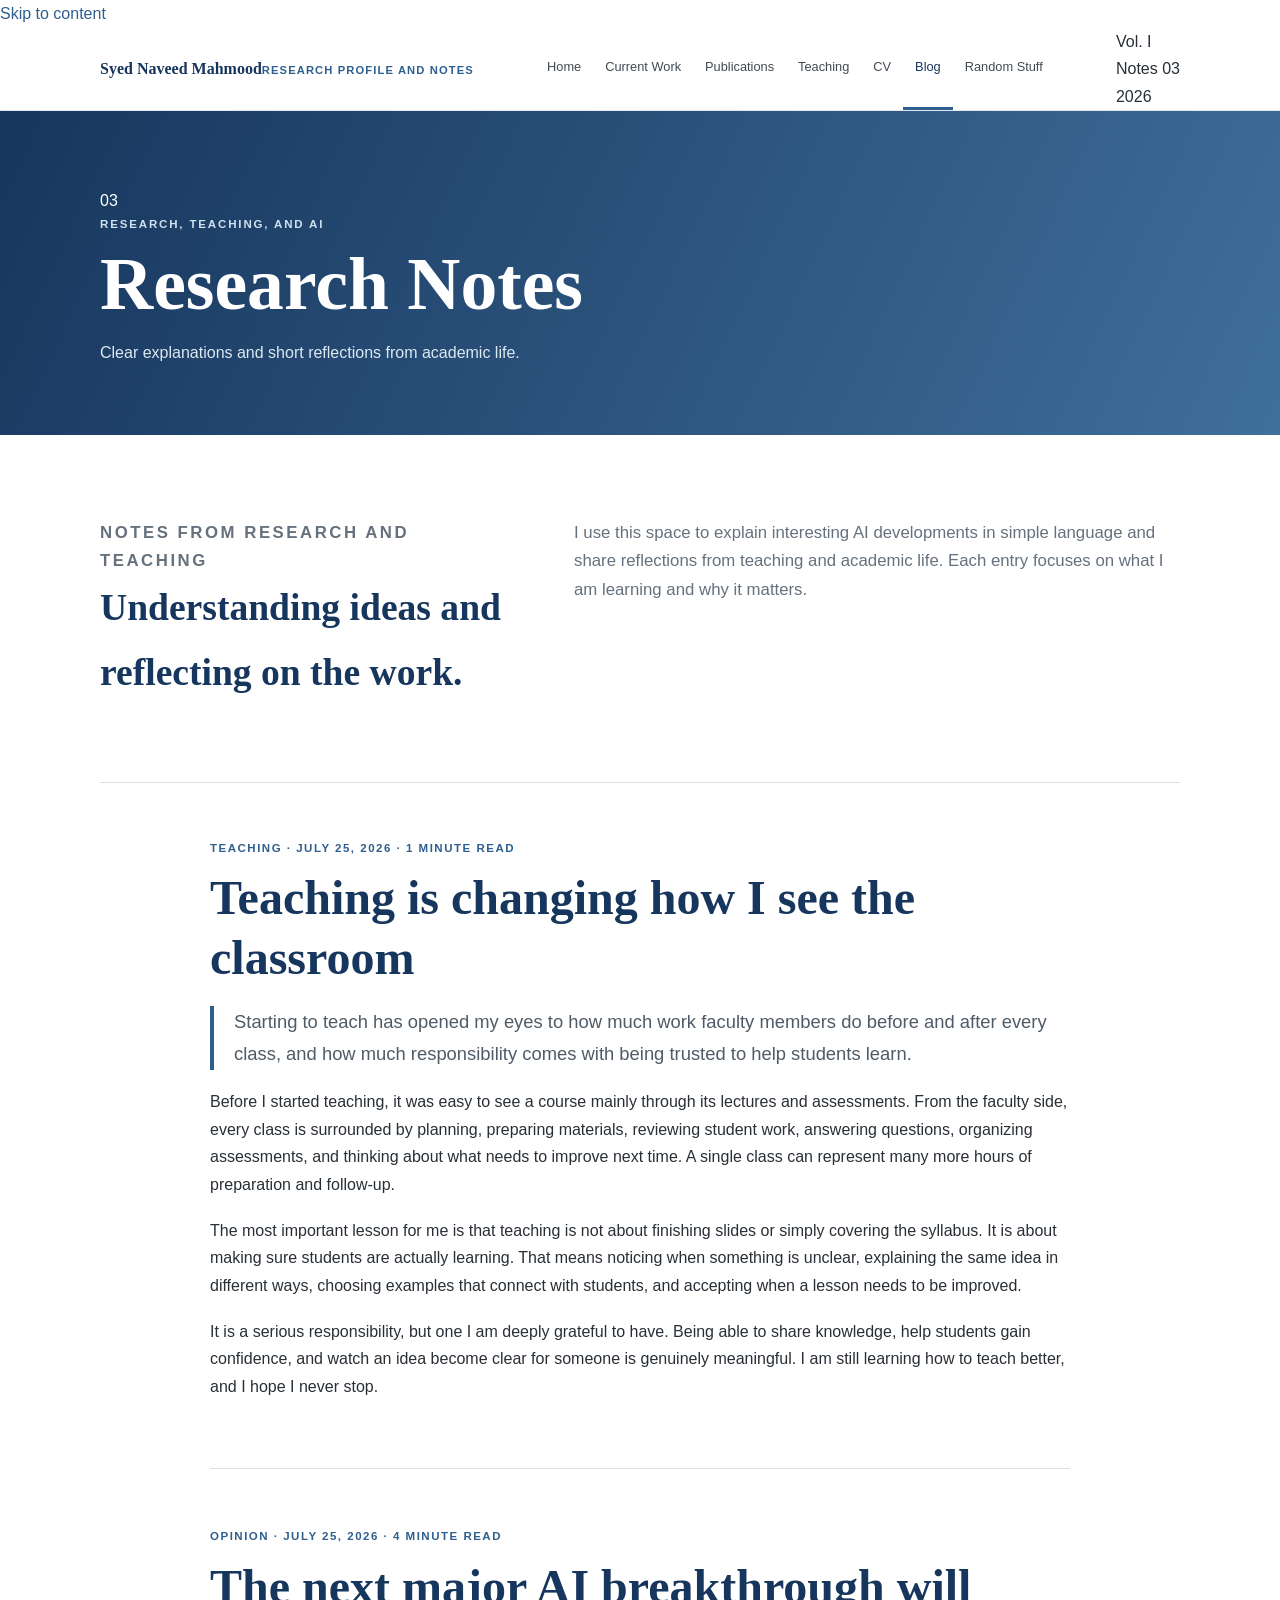
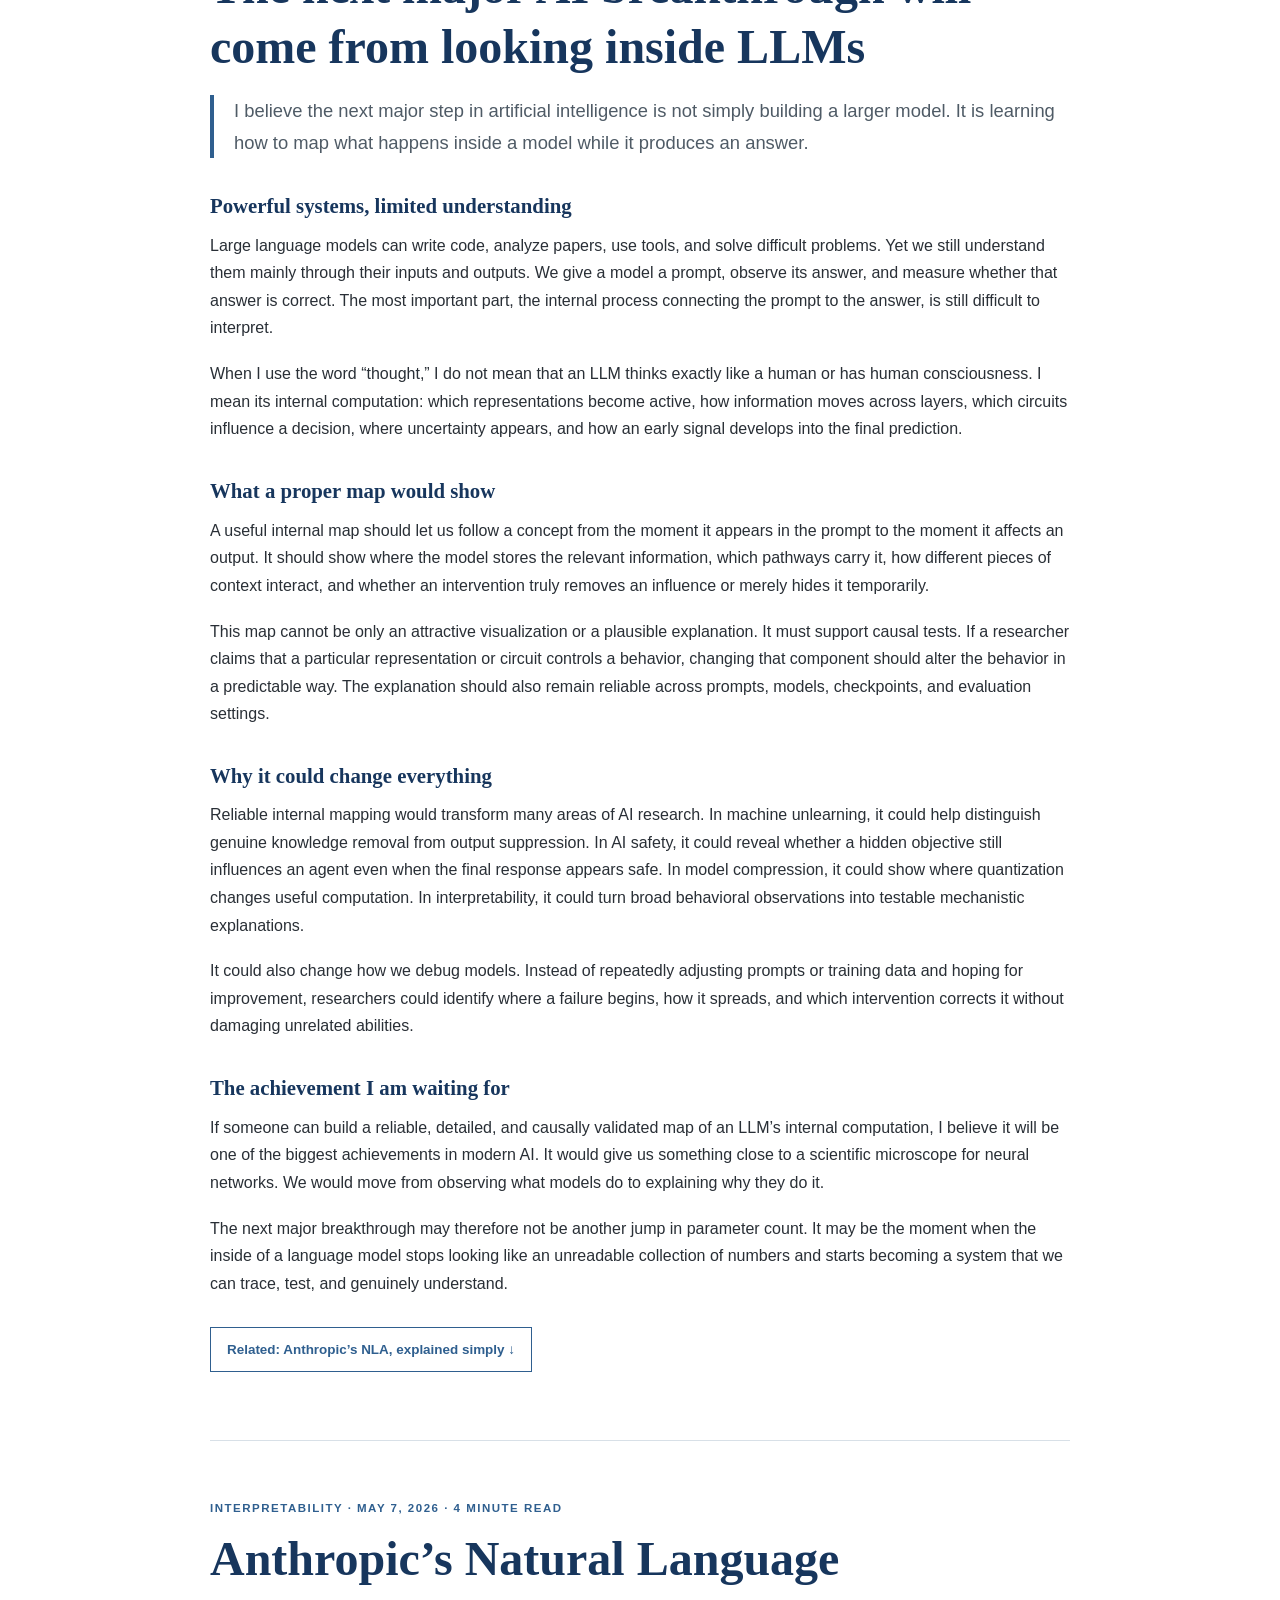
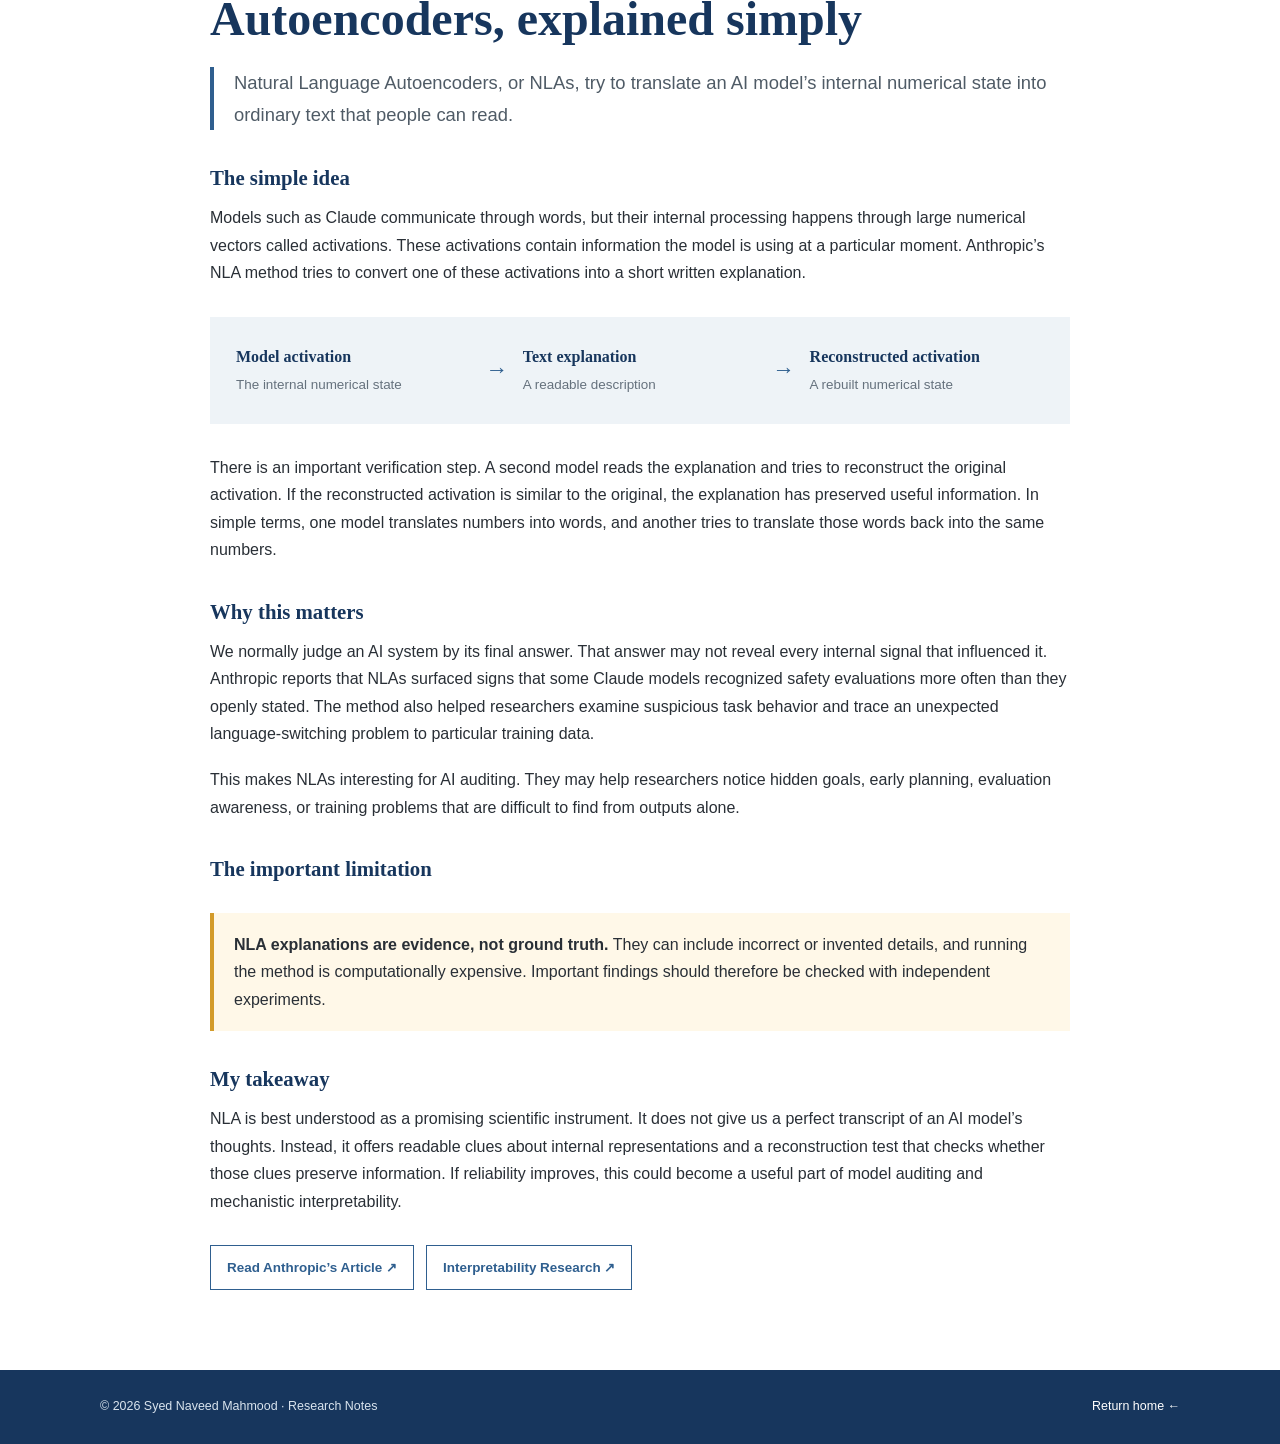
==== commit 98420881: "Redesign blog.html in research journal style" ====
--- a/blog.html
+++ b/blog.html
@@ -4,55 +4,43 @@
   <meta charset="utf-8">
   <meta name="viewport" content="width=device-width, initial-scale=1">
   <meta name="description" content="Notes on AI research, teaching, and academic life by Syed Naveed Mahmood.">
-  <title>AI Blog | Syed Naveed Mahmood</title>
+  <title>Research Notes | Syed Naveed Mahmood</title>
   <link rel="preconnect" href="https://fonts.googleapis.com">
   <link rel="preconnect" href="https://fonts.gstatic.com" crossorigin>
-  <link href="https://fonts.googleapis.com/css2?family=Libre+Franklin:wght@400;500;600;700&family=Merriweather:wght@400;700&display=swap" rel="stylesheet">
+  <link href="https://fonts.googleapis.com/css2?family=Fraunces:opsz,wght@9..144,400;9..144,500;9..144,600&family=IBM+Plex+Mono:wght@500;600&family=Inter:wght@400;500;600&display=swap" rel="stylesheet">
   <link rel="stylesheet" href="styles.css">
 </head>
 <body>
+  <a class="skip-link" href="#main">Skip to content</a>
   <header class="site-header">
     <div class="nav-wrap">
-      <a class="site-name" href="index.html">Syed Naveed Mahmood</a>
+      <div class="masthead"><a class="site-name" href="index.html">Syed Naveed Mahmood</a><small>Research Profile and Notes</small></div>
       <nav aria-label="Primary navigation">
-        <a href="index.html">Home</a>
-        <a href="index.html#current-work">Current Work</a>
-        <a href="index.html#publications">Publications &amp; Projects</a>
-        <a href="index.html#teaching">Teaching</a>
-        <a href="cv.html">CV</a>
-        <a href="blog.html" aria-current="page">Blog</a>
-        <a href="random.html">Random Stuff</a>
-        <a href="index.html#contact">Contact</a>
+        <a href="index.html">Home</a><a href="index.html#current-work">Current Work</a><a href="index.html#publications">Publications</a><a href="index.html#teaching">Teaching</a><a href="cv.html">CV</a><a href="blog.html" aria-current="page">Blog</a><a href="random.html">Random Stuff</a>
       </nav>
+      <div class="issue-block">Vol. I<br>Notes 03<br>2026</div>
     </div>
   </header>
 
   <section class="sub-banner">
     <div class="page-width">
-      <p>Research, teaching, and AI</p>
-      <h1>Blog</h1>
-      <span>Short notes on artificial intelligence, research, teaching, and academic life.</span>
+      <div class="sub-index">03</div>
+      <div class="sub-copy"><p>Research, teaching, and AI</p><h1>Research Notes</h1><span>Clear explanations and short reflections from academic life.</span></div>
     </div>
   </section>
 
-  <main class="page-width blog-page">
+  <main id="main" class="page-width blog-page">
     <section class="blog-intro">
-      <div>
-        <p class="personal-kicker">Notes from research and teaching</p>
-        <h2>Understanding ideas and reflecting on the work.</h2>
-      </div>
-      <p>I will use this space to explain interesting AI developments in simple language and share reflections from teaching and academic life. Each post will focus on what I am learning and why it matters.</p>
+      <div><p class="personal-kicker">Notes from research and teaching</p><h2>Understanding ideas and reflecting on the work.</h2></div>
+      <p>I use this space to explain interesting AI developments in simple language and share reflections from teaching and academic life. Each entry focuses on what I am learning and why it matters.</p>
     </section>
 
     <article id="learning-to-teach" class="blog-post">
       <div class="post-meta">Teaching · July 25, 2026 · 1 minute read</div>
       <h2>Teaching is changing how I see the classroom</h2>
       <p class="post-lead">Starting to teach has opened my eyes to how much work faculty members do before and after every class, and how much responsibility comes with being trusted to help students learn.</p>
-
       <p>Before I started teaching, it was easy to see a course mainly through its lectures and assessments. From the faculty side, every class is surrounded by planning, preparing materials, reviewing student work, answering questions, organizing assessments, and thinking about what needs to improve next time. A single class can represent many more hours of preparation and follow-up.</p>
-
       <p>The most important lesson for me is that teaching is not about finishing slides or simply covering the syllabus. It is about making sure students are actually learning. That means noticing when something is unclear, explaining the same idea in different ways, choosing examples that connect with students, and accepting when a lesson needs to be improved.</p>
-
       <p>It is a serious responsibility, but one I am deeply grateful to have. Being able to share knowledge, help students gain confidence, and watch an idea become clear for someone is genuinely meaningful. I am still learning how to teach better, and I hope I never stop.</p>
     </article>
 
@@ -63,27 +51,20 @@
 
       <h3>Powerful systems, limited understanding</h3>
       <p>Large language models can write code, analyze papers, use tools, and solve difficult problems. Yet we still understand them mainly through their inputs and outputs. We give a model a prompt, observe its answer, and measure whether that answer is correct. The most important part, the internal process connecting the prompt to the answer, is still difficult to interpret.</p>
-
       <p>When I use the word “thought,” I do not mean that an LLM thinks exactly like a human or has human consciousness. I mean its internal computation: which representations become active, how information moves across layers, which circuits influence a decision, where uncertainty appears, and how an early signal develops into the final prediction.</p>
 
       <h3>What a proper map would show</h3>
       <p>A useful internal map should let us follow a concept from the moment it appears in the prompt to the moment it affects an output. It should show where the model stores the relevant information, which pathways carry it, how different pieces of context interact, and whether an intervention truly removes an influence or merely hides it temporarily.</p>
-
       <p>This map cannot be only an attractive visualization or a plausible explanation. It must support causal tests. If a researcher claims that a particular representation or circuit controls a behavior, changing that component should alter the behavior in a predictable way. The explanation should also remain reliable across prompts, models, checkpoints, and evaluation settings.</p>
 
       <h3>Why it could change everything</h3>
       <p>Reliable internal mapping would transform many areas of AI research. In machine unlearning, it could help distinguish genuine knowledge removal from output suppression. In AI safety, it could reveal whether a hidden objective still influences an agent even when the final response appears safe. In model compression, it could show where quantization changes useful computation. In interpretability, it could turn broad behavioral observations into testable mechanistic explanations.</p>
-
       <p>It could also change how we debug models. Instead of repeatedly adjusting prompts or training data and hoping for improvement, researchers could identify where a failure begins, how it spreads, and which intervention corrects it without damaging unrelated abilities.</p>
 
       <h3>The achievement I am waiting for</h3>
       <p>If someone can build a reliable, detailed, and causally validated map of an LLM’s internal computation, I believe it will be one of the biggest achievements in modern AI. It would give us something close to a scientific microscope for neural networks. We would move from observing what models do to explaining why they do it.</p>
-
       <p>The next major breakthrough may therefore not be another jump in parameter count. It may be the moment when the inside of a language model stops looking like an unreadable collection of numbers and starts becoming a system that we can trace, test, and genuinely understand.</p>
-
-      <div class="source-links">
-        <a href="#nla">Related: Anthropic’s NLA, explained simply ↓</a>
-      </div>
+      <div class="source-links"><a href="#nla">Related: Anthropic’s NLA, explained simply ↓</a></div>
     </article>
 
     <article id="nla" class="blog-post">
@@ -93,7 +74,6 @@
 
       <h3>The simple idea</h3>
       <p>Models such as Claude communicate through words, but their internal processing happens through large numerical vectors called activations. These activations contain information the model is using at a particular moment. Anthropic’s NLA method tries to convert one of these activations into a short written explanation.</p>
-
       <div class="nla-flow" aria-label="Natural Language Autoencoder process">
         <div><strong>Model activation</strong><span>The internal numerical state</span></div>
         <div class="flow-arrow">→</div>
@@ -101,12 +81,10 @@
         <div class="flow-arrow">→</div>
         <div><strong>Reconstructed activation</strong><span>A rebuilt numerical state</span></div>
       </div>
-
       <p>There is an important verification step. A second model reads the explanation and tries to reconstruct the original activation. If the reconstructed activation is similar to the original, the explanation has preserved useful information. In simple terms, one model translates numbers into words, and another tries to translate those words back into the same numbers.</p>
 
       <h3>Why this matters</h3>
       <p>We normally judge an AI system by its final answer. That answer may not reveal every internal signal that influenced it. Anthropic reports that NLAs surfaced signs that some Claude models recognized safety evaluations more often than they openly stated. The method also helped researchers examine suspicious task behavior and trace an unexpected language-switching problem to particular training data.</p>
-
       <p>This makes NLAs interesting for AI auditing. They may help researchers notice hidden goals, early planning, evaluation awareness, or training problems that are difficult to find from outputs alone.</p>
 
       <h3>The important limitation</h3>
@@ -114,14 +92,13 @@
 
       <h3>My takeaway</h3>
       <p>NLA is best understood as a promising scientific instrument. It does not give us a perfect transcript of an AI model’s thoughts. Instead, it offers readable clues about internal representations and a reconstruction test that checks whether those clues preserve information. If reliability improves, this could become a useful part of model auditing and mechanistic interpretability.</p>
-
       <div class="source-links">
-        <a href="https://www.anthropic.com/research/natural-language-autoencoders" target="_blank" rel="noreferrer">Read Anthropic’s article ↗</a>
-        <a href="https://www.anthropic.com/research/team/interpretability" target="_blank" rel="noreferrer">Anthropic Interpretability Research ↗</a>
+        <a href="https://www.anthropic.com/research/natural-language-autoencoders" target="_blank" rel="noreferrer">Read Anthropic’s Article ↗</a>
+        <a href="https://www.anthropic.com/research/team/interpretability" target="_blank" rel="noreferrer">Interpretability Research ↗</a>
       </div>
     </article>
   </main>
 
-  <footer><div class="page-width"><p>© 2026 Syed Naveed Mahmood</p><a href="index.html">Return home ←</a></div></footer>
+  <footer><div class="page-width"><p>© 2026 Syed Naveed Mahmood · Research Notes</p><a href="index.html">Return home ←</a></div></footer>
 </body>
 </html>
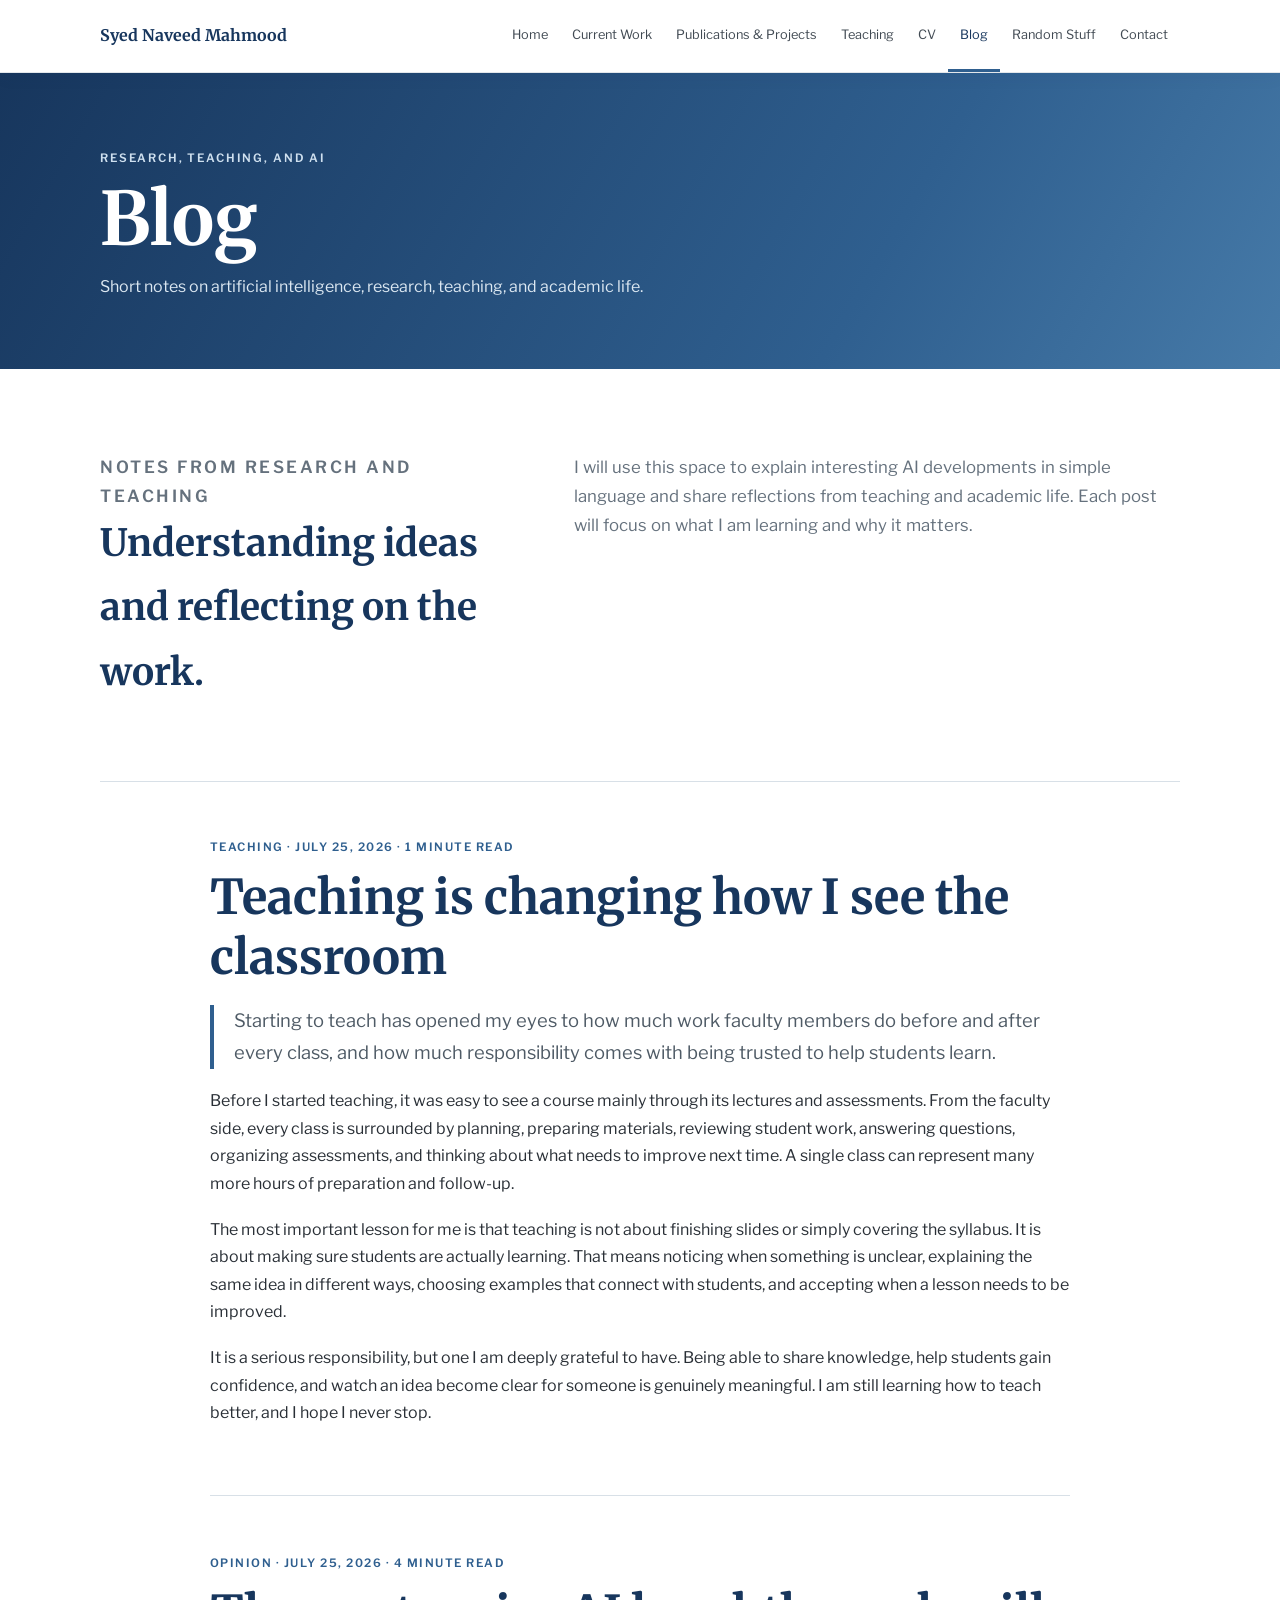
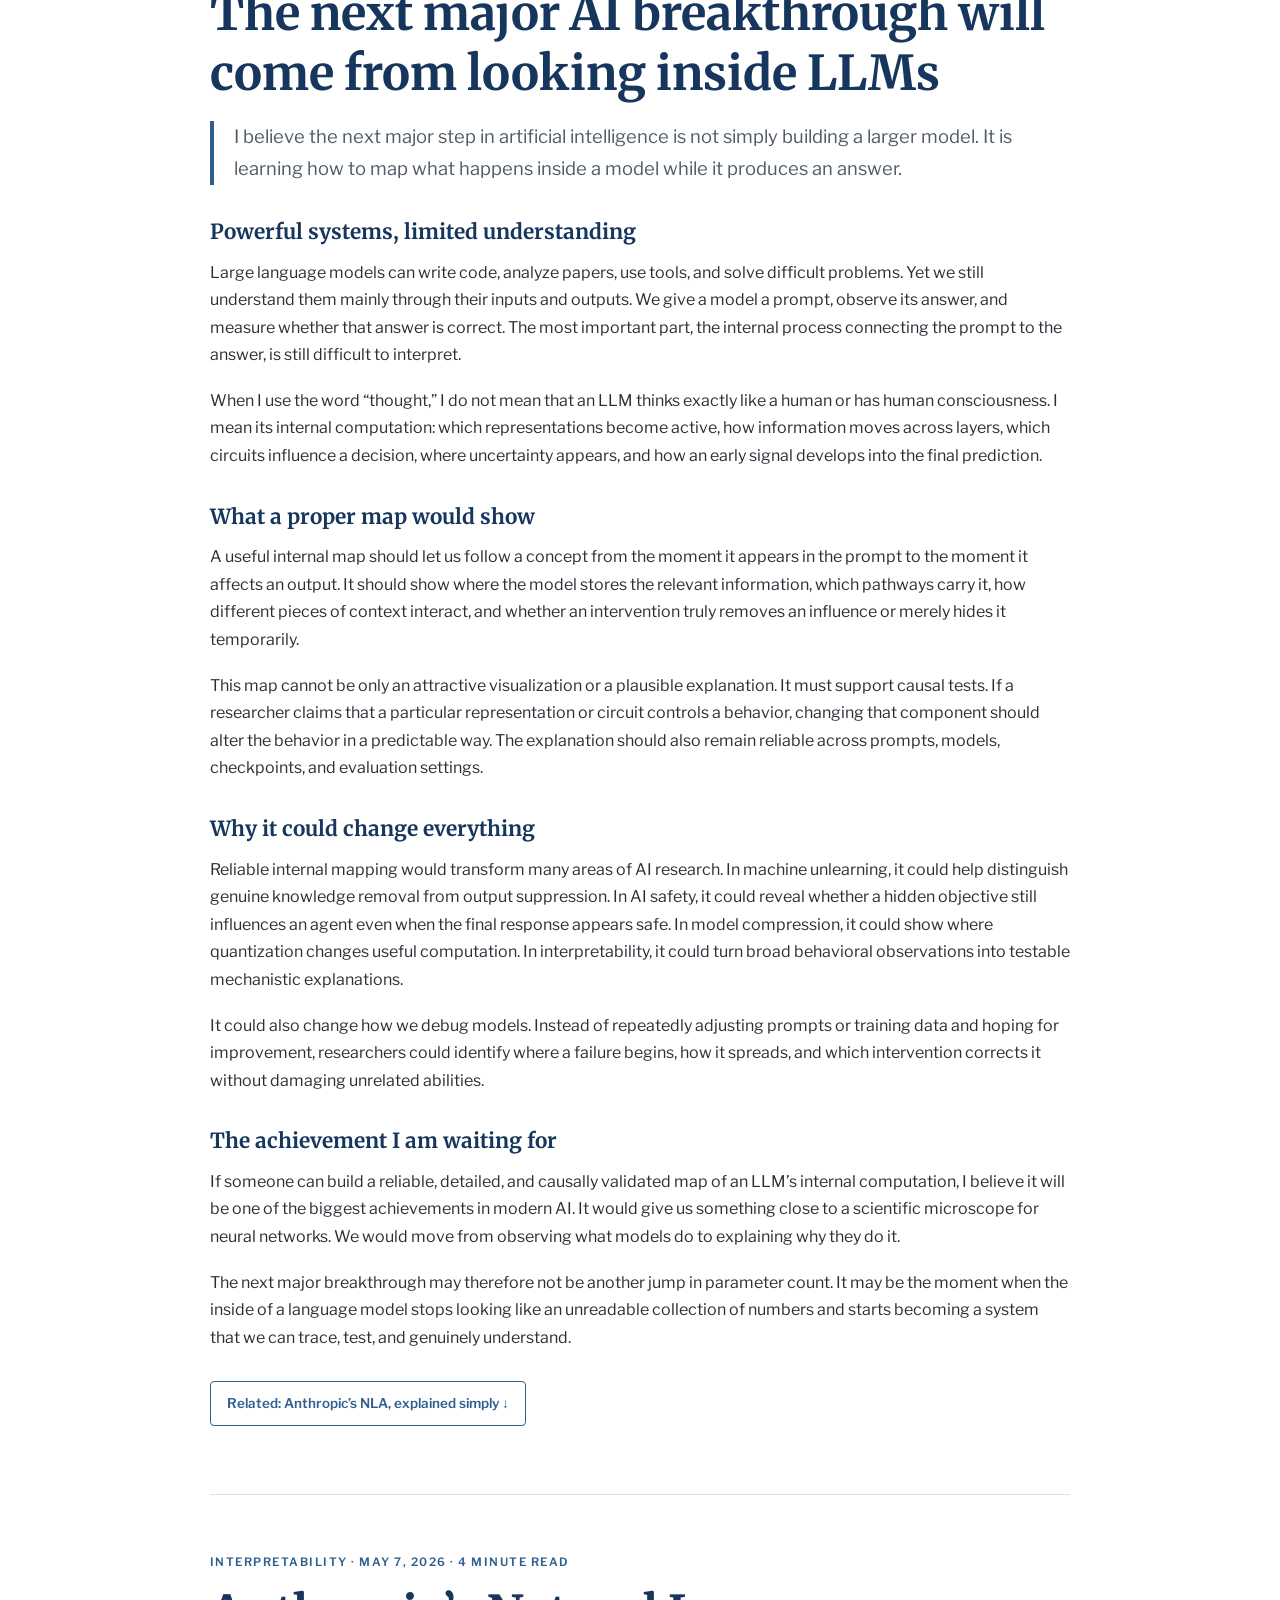
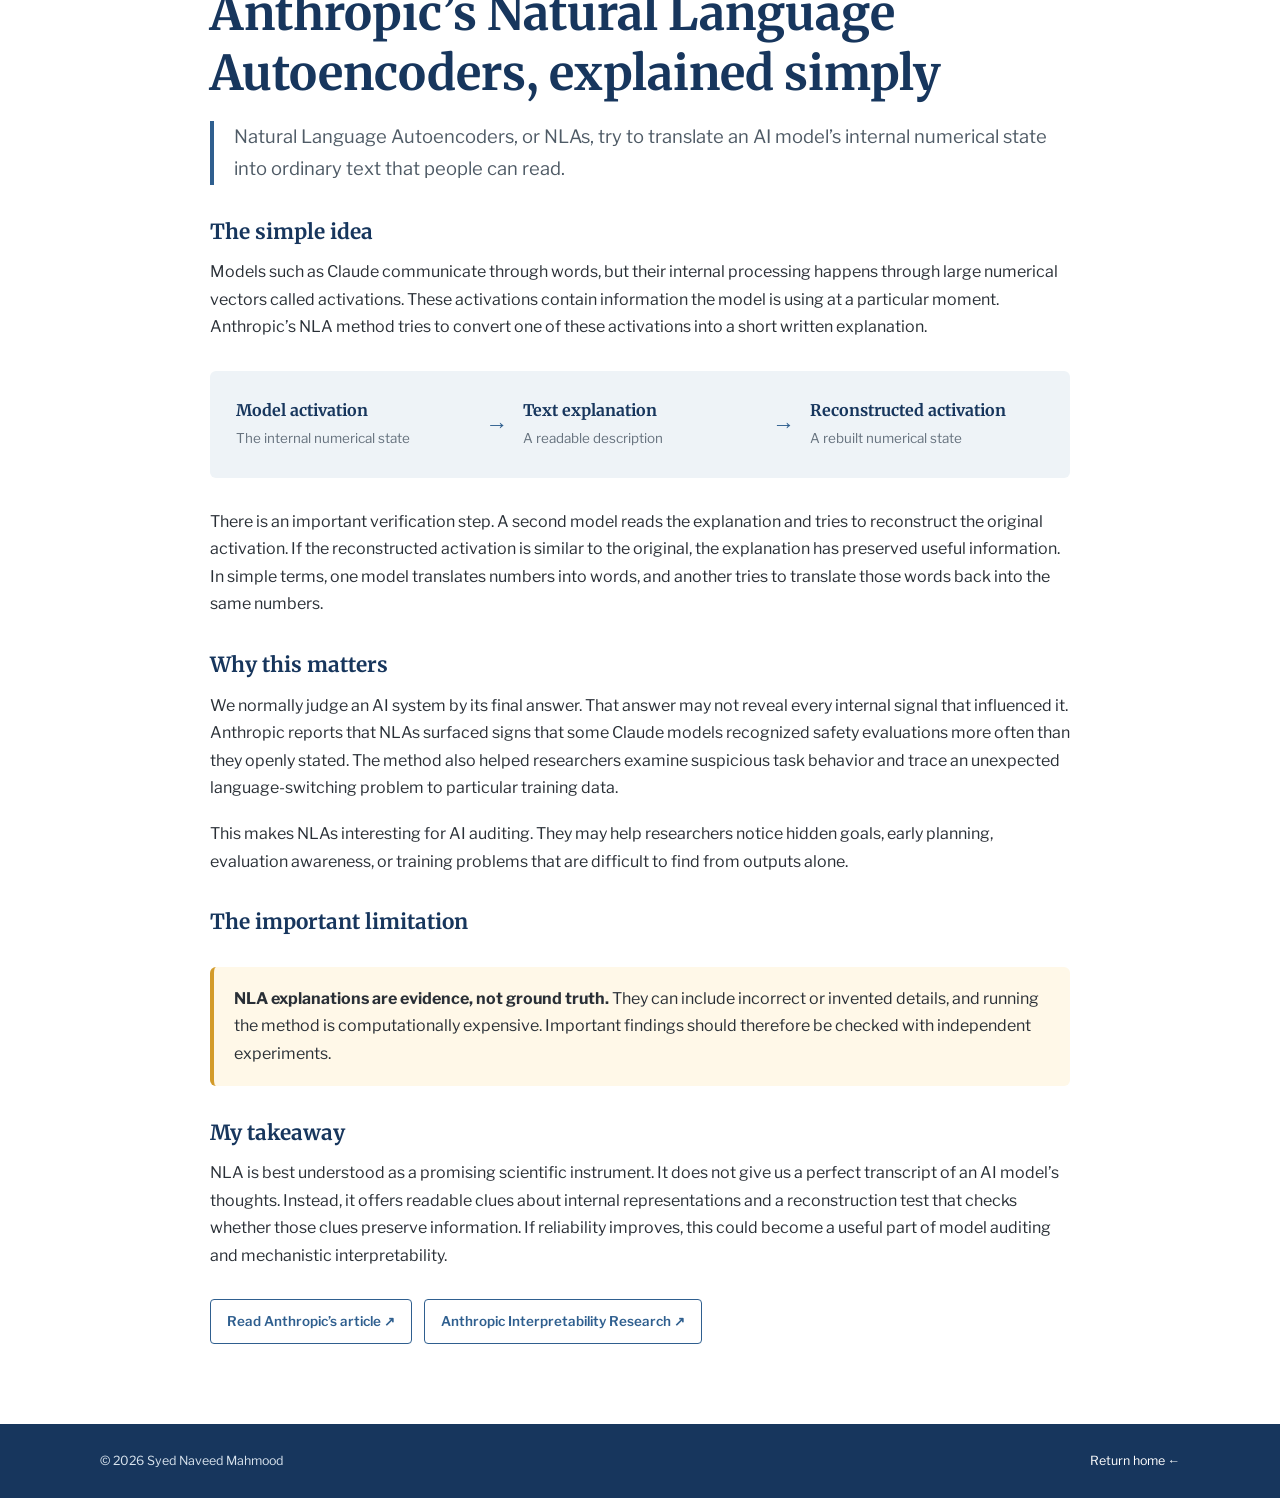
==== commit f9589d4d: "Refresh shared styling on blog.html" ====
--- a/blog.html
+++ b/blog.html
@@ -4,43 +4,55 @@
   <meta charset="utf-8">
   <meta name="viewport" content="width=device-width, initial-scale=1">
   <meta name="description" content="Notes on AI research, teaching, and academic life by Syed Naveed Mahmood.">
-  <title>Research Notes | Syed Naveed Mahmood</title>
+  <title>AI Blog | Syed Naveed Mahmood</title>
   <link rel="preconnect" href="https://fonts.googleapis.com">
   <link rel="preconnect" href="https://fonts.gstatic.com" crossorigin>
-  <link href="https://fonts.googleapis.com/css2?family=Fraunces:opsz,wght@9..144,400;9..144,500;9..144,600&family=IBM+Plex+Mono:wght@500;600&family=Inter:wght@400;500;600&display=swap" rel="stylesheet">
-  <link rel="stylesheet" href="styles.css">
+  <link href="https://fonts.googleapis.com/css2?family=Libre+Franklin:wght@400;500;600;700&family=Merriweather:wght@400;700&display=swap" rel="stylesheet">
+  <link rel="stylesheet" href="styles.css?v=20260727a">
 </head>
 <body>
-  <a class="skip-link" href="#main">Skip to content</a>
   <header class="site-header">
     <div class="nav-wrap">
-      <div class="masthead"><a class="site-name" href="index.html">Syed Naveed Mahmood</a><small>Research Profile and Notes</small></div>
+      <a class="site-name" href="index.html">Syed Naveed Mahmood</a>
       <nav aria-label="Primary navigation">
-        <a href="index.html">Home</a><a href="index.html#current-work">Current Work</a><a href="index.html#publications">Publications</a><a href="index.html#teaching">Teaching</a><a href="cv.html">CV</a><a href="blog.html" aria-current="page">Blog</a><a href="random.html">Random Stuff</a>
+        <a href="index.html">Home</a>
+        <a href="index.html#current-work">Current Work</a>
+        <a href="index.html#publications">Publications &amp; Projects</a>
+        <a href="index.html#teaching">Teaching</a>
+        <a href="cv.html">CV</a>
+        <a href="blog.html" aria-current="page">Blog</a>
+        <a href="random.html">Random Stuff</a>
+        <a href="index.html#contact">Contact</a>
       </nav>
-      <div class="issue-block">Vol. I<br>Notes 03<br>2026</div>
     </div>
   </header>
 
   <section class="sub-banner">
     <div class="page-width">
-      <div class="sub-index">03</div>
-      <div class="sub-copy"><p>Research, teaching, and AI</p><h1>Research Notes</h1><span>Clear explanations and short reflections from academic life.</span></div>
+      <p>Research, teaching, and AI</p>
+      <h1>Blog</h1>
+      <span>Short notes on artificial intelligence, research, teaching, and academic life.</span>
     </div>
   </section>
 
-  <main id="main" class="page-width blog-page">
+  <main class="page-width blog-page">
     <section class="blog-intro">
-      <div><p class="personal-kicker">Notes from research and teaching</p><h2>Understanding ideas and reflecting on the work.</h2></div>
-      <p>I use this space to explain interesting AI developments in simple language and share reflections from teaching and academic life. Each entry focuses on what I am learning and why it matters.</p>
+      <div>
+        <p class="personal-kicker">Notes from research and teaching</p>
+        <h2>Understanding ideas and reflecting on the work.</h2>
+      </div>
+      <p>I will use this space to explain interesting AI developments in simple language and share reflections from teaching and academic life. Each post will focus on what I am learning and why it matters.</p>
     </section>
 
     <article id="learning-to-teach" class="blog-post">
       <div class="post-meta">Teaching · July 25, 2026 · 1 minute read</div>
       <h2>Teaching is changing how I see the classroom</h2>
       <p class="post-lead">Starting to teach has opened my eyes to how much work faculty members do before and after every class, and how much responsibility comes with being trusted to help students learn.</p>
+
       <p>Before I started teaching, it was easy to see a course mainly through its lectures and assessments. From the faculty side, every class is surrounded by planning, preparing materials, reviewing student work, answering questions, organizing assessments, and thinking about what needs to improve next time. A single class can represent many more hours of preparation and follow-up.</p>
+
       <p>The most important lesson for me is that teaching is not about finishing slides or simply covering the syllabus. It is about making sure students are actually learning. That means noticing when something is unclear, explaining the same idea in different ways, choosing examples that connect with students, and accepting when a lesson needs to be improved.</p>
+
       <p>It is a serious responsibility, but one I am deeply grateful to have. Being able to share knowledge, help students gain confidence, and watch an idea become clear for someone is genuinely meaningful. I am still learning how to teach better, and I hope I never stop.</p>
     </article>
 
@@ -51,20 +63,27 @@
 
       <h3>Powerful systems, limited understanding</h3>
       <p>Large language models can write code, analyze papers, use tools, and solve difficult problems. Yet we still understand them mainly through their inputs and outputs. We give a model a prompt, observe its answer, and measure whether that answer is correct. The most important part, the internal process connecting the prompt to the answer, is still difficult to interpret.</p>
+
       <p>When I use the word “thought,” I do not mean that an LLM thinks exactly like a human or has human consciousness. I mean its internal computation: which representations become active, how information moves across layers, which circuits influence a decision, where uncertainty appears, and how an early signal develops into the final prediction.</p>
 
       <h3>What a proper map would show</h3>
       <p>A useful internal map should let us follow a concept from the moment it appears in the prompt to the moment it affects an output. It should show where the model stores the relevant information, which pathways carry it, how different pieces of context interact, and whether an intervention truly removes an influence or merely hides it temporarily.</p>
+
       <p>This map cannot be only an attractive visualization or a plausible explanation. It must support causal tests. If a researcher claims that a particular representation or circuit controls a behavior, changing that component should alter the behavior in a predictable way. The explanation should also remain reliable across prompts, models, checkpoints, and evaluation settings.</p>
 
       <h3>Why it could change everything</h3>
       <p>Reliable internal mapping would transform many areas of AI research. In machine unlearning, it could help distinguish genuine knowledge removal from output suppression. In AI safety, it could reveal whether a hidden objective still influences an agent even when the final response appears safe. In model compression, it could show where quantization changes useful computation. In interpretability, it could turn broad behavioral observations into testable mechanistic explanations.</p>
+
       <p>It could also change how we debug models. Instead of repeatedly adjusting prompts or training data and hoping for improvement, researchers could identify where a failure begins, how it spreads, and which intervention corrects it without damaging unrelated abilities.</p>
 
       <h3>The achievement I am waiting for</h3>
       <p>If someone can build a reliable, detailed, and causally validated map of an LLM’s internal computation, I believe it will be one of the biggest achievements in modern AI. It would give us something close to a scientific microscope for neural networks. We would move from observing what models do to explaining why they do it.</p>
+
       <p>The next major breakthrough may therefore not be another jump in parameter count. It may be the moment when the inside of a language model stops looking like an unreadable collection of numbers and starts becoming a system that we can trace, test, and genuinely understand.</p>
-      <div class="source-links"><a href="#nla">Related: Anthropic’s NLA, explained simply ↓</a></div>
+
+      <div class="source-links">
+        <a href="#nla">Related: Anthropic’s NLA, explained simply ↓</a>
+      </div>
     </article>
 
     <article id="nla" class="blog-post">
@@ -74,6 +93,7 @@
 
       <h3>The simple idea</h3>
       <p>Models such as Claude communicate through words, but their internal processing happens through large numerical vectors called activations. These activations contain information the model is using at a particular moment. Anthropic’s NLA method tries to convert one of these activations into a short written explanation.</p>
+
       <div class="nla-flow" aria-label="Natural Language Autoencoder process">
         <div><strong>Model activation</strong><span>The internal numerical state</span></div>
         <div class="flow-arrow">→</div>
@@ -81,10 +101,12 @@
         <div class="flow-arrow">→</div>
         <div><strong>Reconstructed activation</strong><span>A rebuilt numerical state</span></div>
       </div>
+
       <p>There is an important verification step. A second model reads the explanation and tries to reconstruct the original activation. If the reconstructed activation is similar to the original, the explanation has preserved useful information. In simple terms, one model translates numbers into words, and another tries to translate those words back into the same numbers.</p>
 
       <h3>Why this matters</h3>
       <p>We normally judge an AI system by its final answer. That answer may not reveal every internal signal that influenced it. Anthropic reports that NLAs surfaced signs that some Claude models recognized safety evaluations more often than they openly stated. The method also helped researchers examine suspicious task behavior and trace an unexpected language-switching problem to particular training data.</p>
+
       <p>This makes NLAs interesting for AI auditing. They may help researchers notice hidden goals, early planning, evaluation awareness, or training problems that are difficult to find from outputs alone.</p>
 
       <h3>The important limitation</h3>
@@ -92,13 +114,14 @@
 
       <h3>My takeaway</h3>
       <p>NLA is best understood as a promising scientific instrument. It does not give us a perfect transcript of an AI model’s thoughts. Instead, it offers readable clues about internal representations and a reconstruction test that checks whether those clues preserve information. If reliability improves, this could become a useful part of model auditing and mechanistic interpretability.</p>
+
       <div class="source-links">
-        <a href="https://www.anthropic.com/research/natural-language-autoencoders" target="_blank" rel="noreferrer">Read Anthropic’s Article ↗</a>
-        <a href="https://www.anthropic.com/research/team/interpretability" target="_blank" rel="noreferrer">Interpretability Research ↗</a>
+        <a href="https://www.anthropic.com/research/natural-language-autoencoders" target="_blank" rel="noreferrer">Read Anthropic’s article ↗</a>
+        <a href="https://www.anthropic.com/research/team/interpretability" target="_blank" rel="noreferrer">Anthropic Interpretability Research ↗</a>
       </div>
     </article>
   </main>
 
-  <footer><div class="page-width"><p>© 2026 Syed Naveed Mahmood · Research Notes</p><a href="index.html">Return home ←</a></div></footer>
+  <footer><div class="page-width"><p>© 2026 Syed Naveed Mahmood</p><a href="index.html">Return home ←</a></div></footer>
 </body>
 </html>
--- a/styles.css
+++ b/styles.css
@@ -6,3 +6,25 @@
 .blog-page{padding-top:42px;padding-bottom:80px}.blog-intro{display:grid;grid-template-columns:.8fr 1.2fr;gap:70px;padding:42px 0 52px;border-bottom:1px solid var(--line)}.blog-intro h2{font-size:2.35rem}.blog-intro p{color:var(--muted);font-size:1.05rem;margin:0}.blog-post{max-width:860px;margin:56px auto 0}.post-meta{color:var(--blue);font-size:.72rem;font-weight:600;letter-spacing:.13em;text-transform:uppercase}.blog-post h2{font-size:clamp(2rem,4vw,3rem);line-height:1.25;margin:10px 0 18px}.post-lead{font-size:1.15rem;color:#4f5b66;border-left:4px solid var(--blue);padding-left:20px}.nla-flow{display:grid;grid-template-columns:1fr auto 1fr auto 1fr;align-items:center;gap:15px;background:var(--light);padding:26px;margin:30px 0}.nla-flow strong{display:block;color:var(--navy);font-family:Merriweather,Georgia,serif}.nla-flow span{color:var(--muted);font-size:.84rem}.flow-arrow{color:var(--blue);font-size:1.4rem}.blog-post h3{font-size:1.3rem;margin:30px 0 8px}.blog-post p{margin:0 0 1.15rem}.post-note{background:#fff8e8;border-left:4px solid #d39b2a;padding:18px 20px;margin:26px 0}.source-links{display:flex;flex-wrap:wrap;gap:12px;margin-top:30px}.source-links a{display:inline-block;padding:10px 16px;border:1px solid var(--blue);font-weight:600;font-size:.84rem}.source-links a:hover{background:var(--blue);color:#fff;text-decoration:none}@media(max-width:750px){.blog-intro{grid-template-columns:1fr;gap:12px;padding-top:30px}.blog-page{padding-top:24px}.nla-flow{grid-template-columns:1fr;gap:8px}.flow-arrow{transform:rotate(90deg);justify-self:center}}
 
 .blog-post+.blog-post{border-top:1px solid var(--line);padding-top:58px;margin-top:68px}.blog-post[id]{scroll-margin-top:92px}
+
+
+/* Shared visual polish */
+:root{--surface:#f7f9fc;--surface-strong:#eef3f7;--shadow:0 10px 28px rgba(23,54,93,.08)}
+body{background:#fff}
+.skip-link{position:fixed;left:16px;top:-64px;z-index:100;padding:10px 14px;background:#fff;color:var(--navy);border:2px solid var(--blue);border-radius:4px;font-weight:600}
+.skip-link:focus{top:12px}
+a:focus-visible{outline:3px solid #8bb7df;outline-offset:3px;border-radius:2px}
+.site-header{box-shadow:0 3px 18px rgba(23,54,93,.05)}
+.banner,.sub-banner{background:linear-gradient(120deg,#17365d 0%,#2f5f8f 68%,#467aa8 100%)}
+.identity img{background:#fff}
+.current-grid article,.teaching-grid article,.profile-card,.more-random{background:var(--surface);border:1px solid var(--line);border-radius:8px;box-shadow:var(--shadow)}
+.profile-card{border-top:5px solid var(--blue)}
+.current-grid article,.teaching-grid article{transition:transform .18s ease,box-shadow .18s ease,border-color .18s ease}
+.current-grid article:hover,.teaching-grid article:hover{transform:translateY(-2px);box-shadow:0 14px 34px rgba(23,54,93,.12);border-color:#c7d5e1}
+.section-title{border-left-width:4px}
+.email-button,.cv-button,.source-links a{border-radius:4px}
+.cv-frame-wrap{border-radius:8px;overflow:hidden}
+.post-note,.nla-flow{border-radius:6px}
+.sub-banner+.page-width,.sub-banner+main{position:relative}
+@media(max-width:650px){.identity{padding-top:30px}.identity img{box-shadow:0 6px 20px rgba(0,0,0,.28)}}
+@media(prefers-reduced-motion:reduce){.current-grid article,.teaching-grid article{transition:none}.current-grid article:hover,.teaching-grid article:hover{transform:none}}
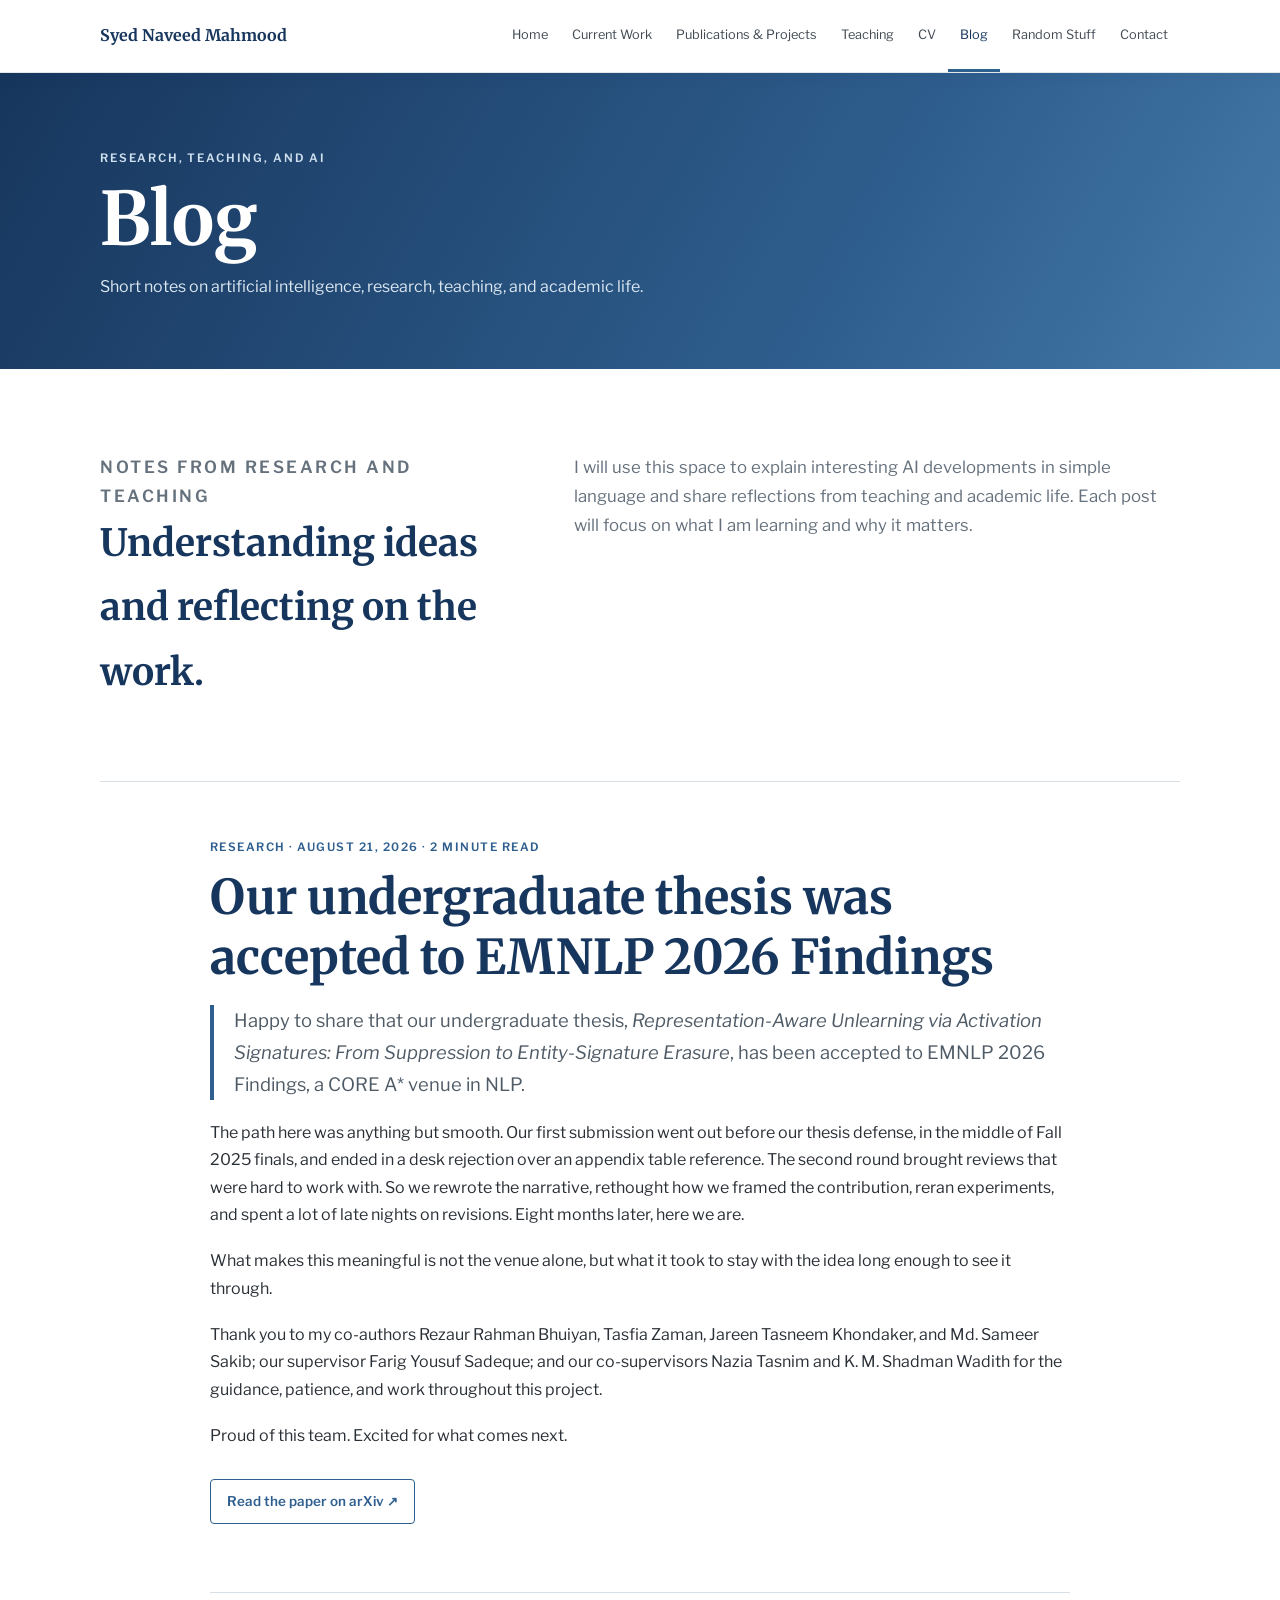
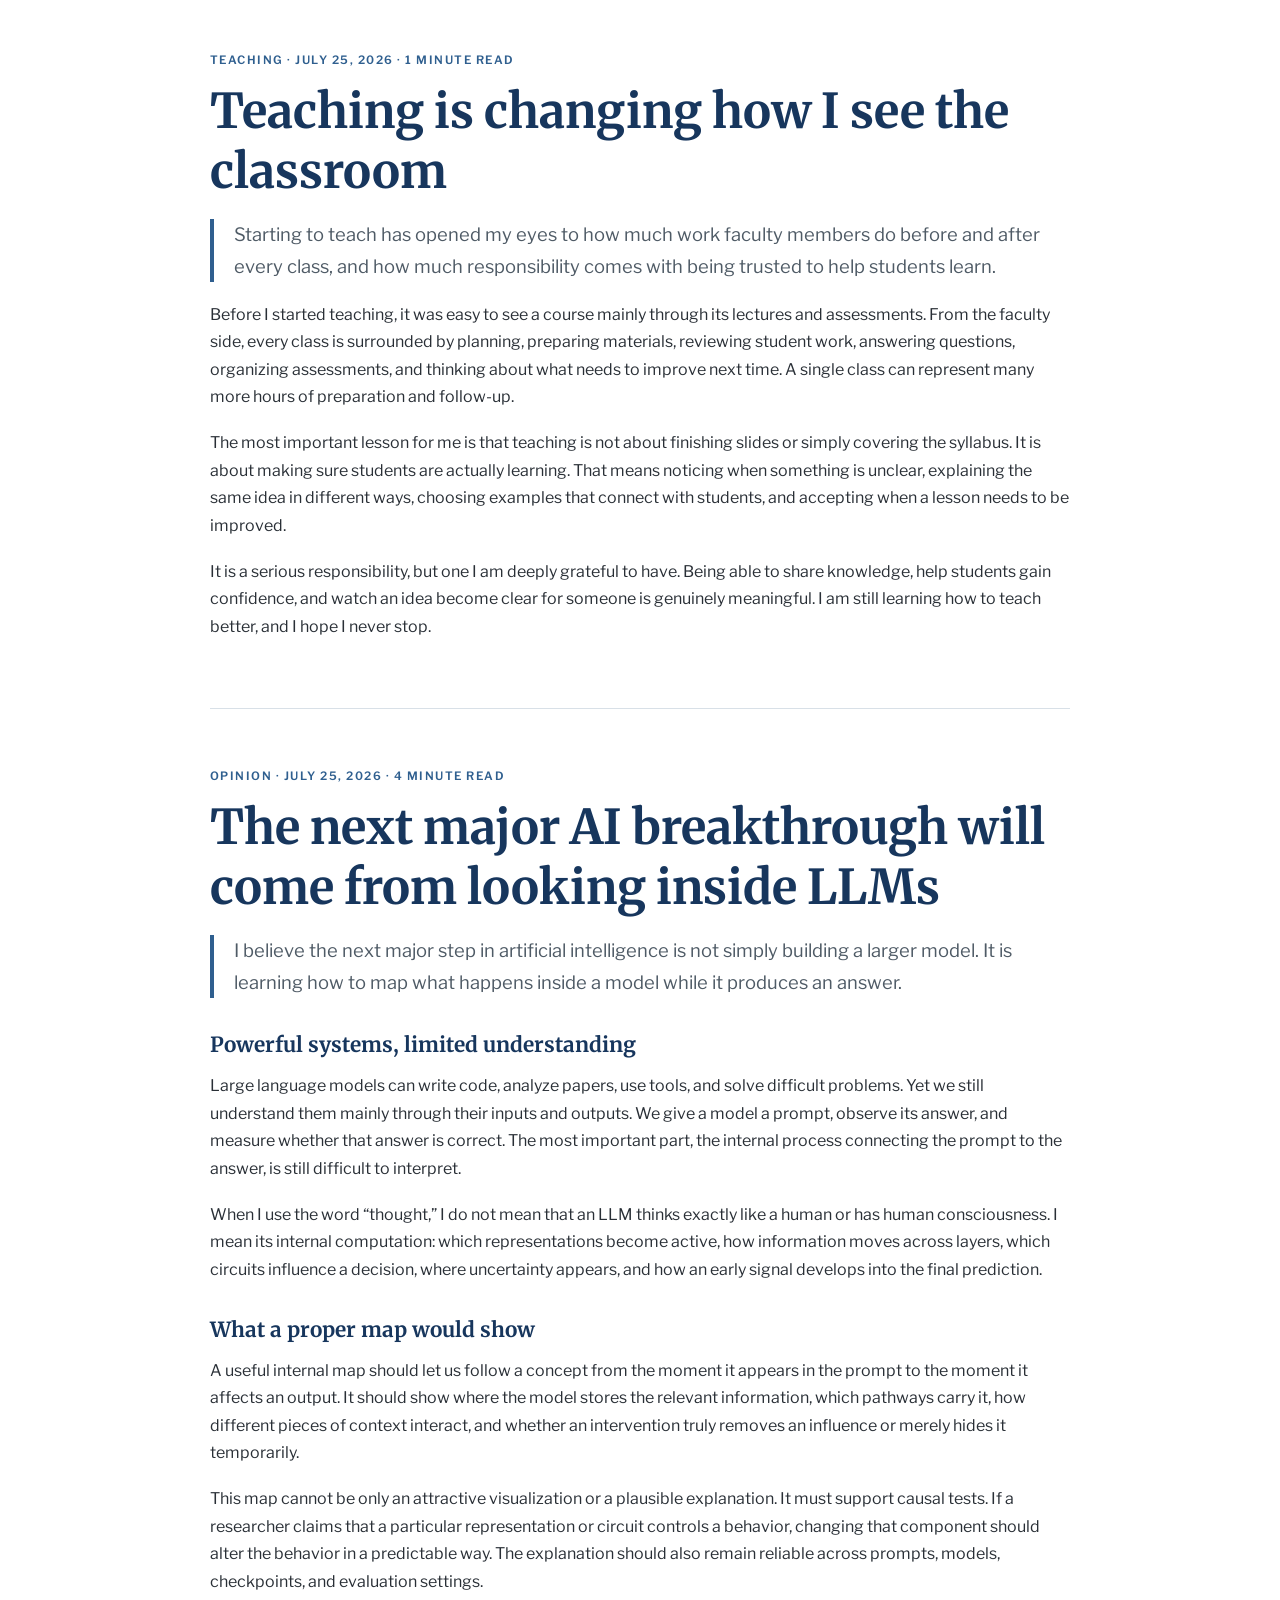
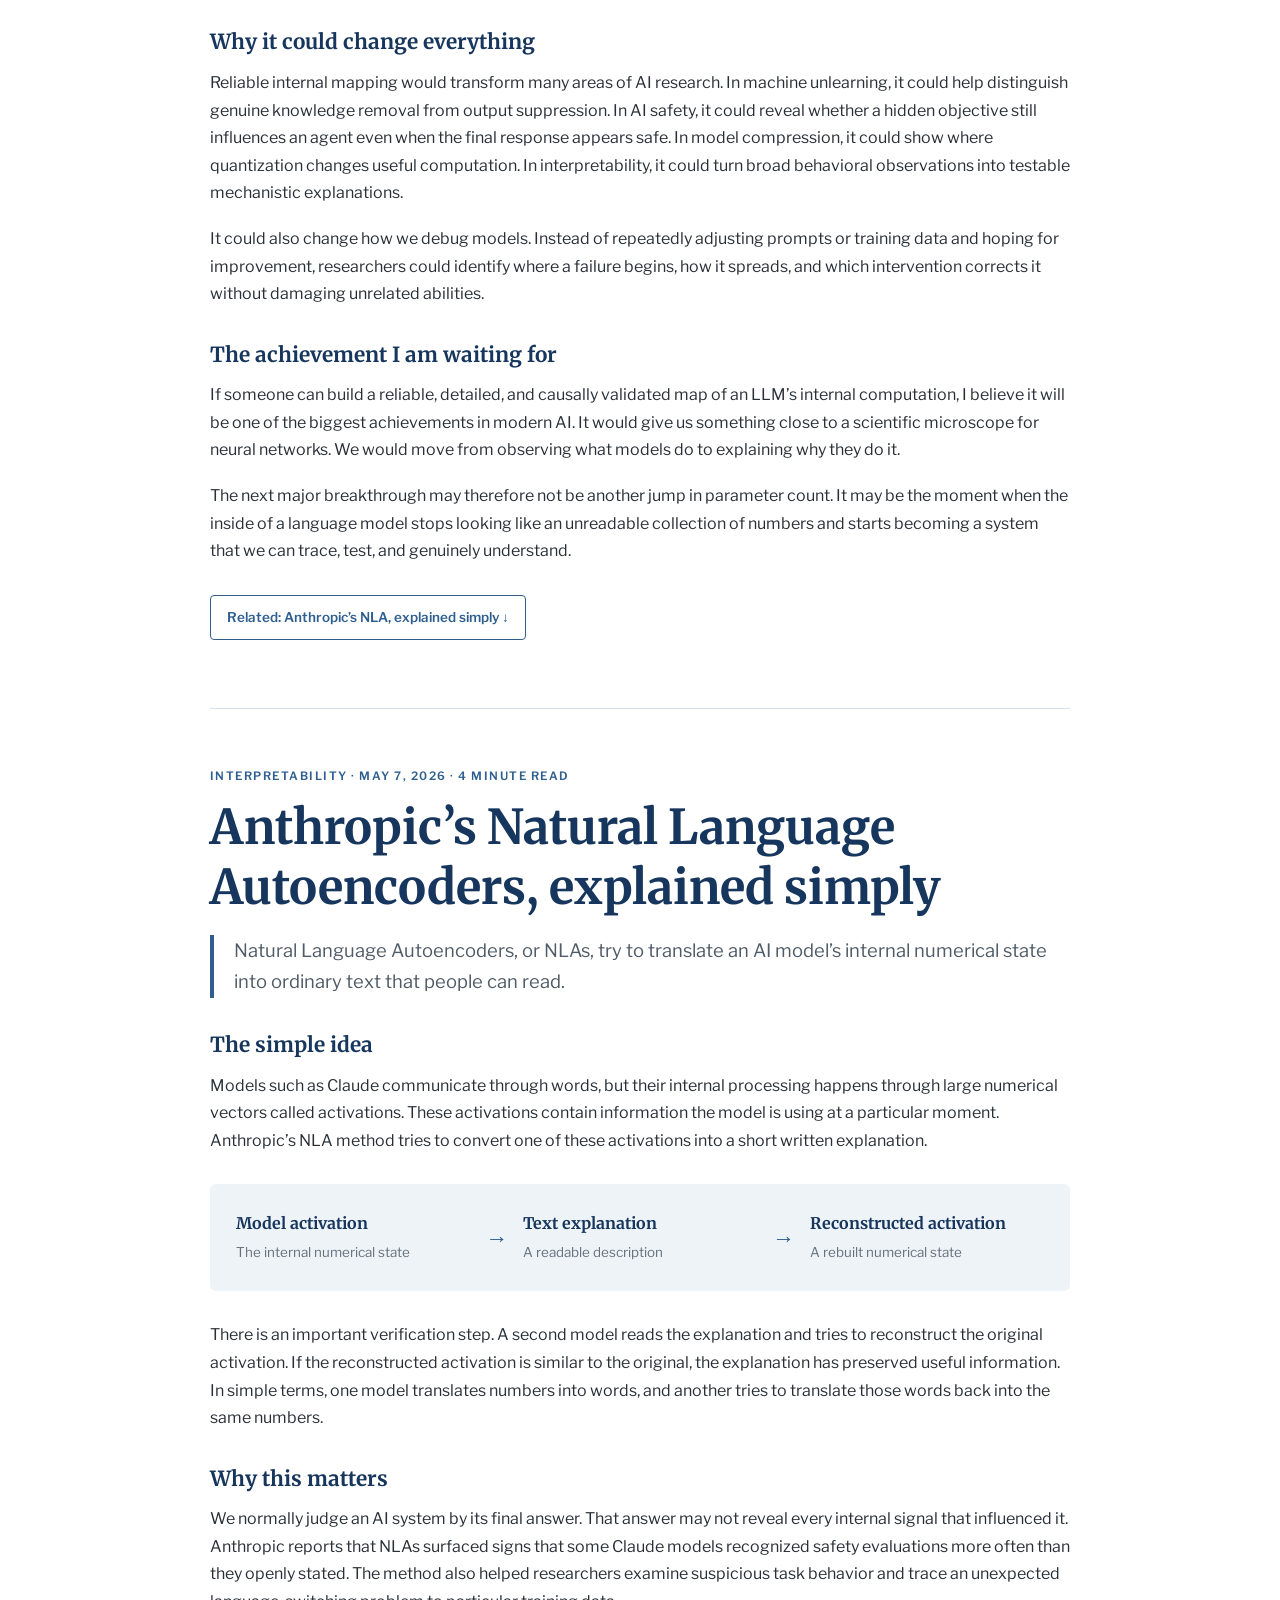
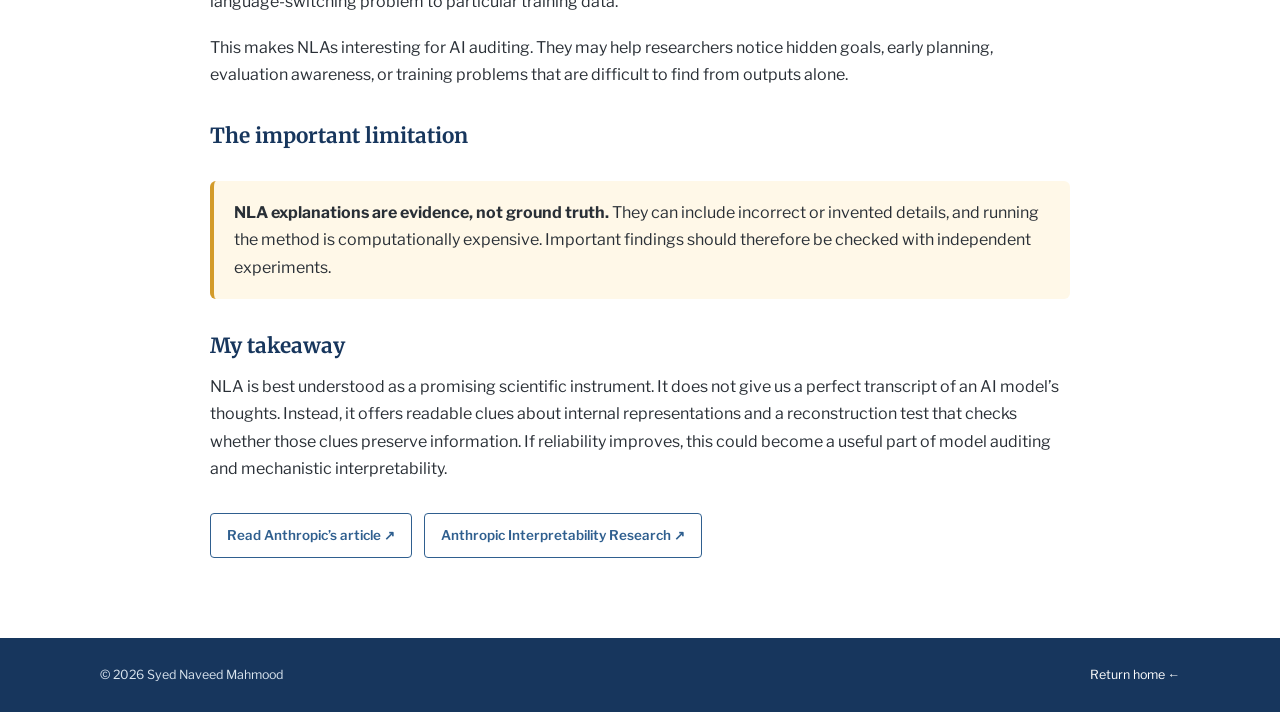
==== commit 22bfce07: "Add ERUF acceptance story to blog" ====
--- a/blog.html
+++ b/blog.html
@@ -43,6 +43,24 @@
       </div>
       <p>I will use this space to explain interesting AI developments in simple language and share reflections from teaching and academic life. Each post will focus on what I am learning and why it matters.</p>
     </section>
+
+    <article id="eruf-emnlp-2026" class="blog-post">
+      <div class="post-meta">Research · August 21, 2026 · 2 minute read</div>
+      <h2>Our undergraduate thesis was accepted to EMNLP 2026 Findings</h2>
+      <p class="post-lead">Happy to share that our undergraduate thesis, <em>Representation-Aware Unlearning via Activation Signatures: From Suppression to Entity-Signature Erasure</em>, has been accepted to EMNLP 2026 Findings, a CORE A* venue in NLP.</p>
+
+      <p>The path here was anything but smooth. Our first submission went out before our thesis defense, in the middle of Fall 2025 finals, and ended in a desk rejection over an appendix table reference. The second round brought reviews that were hard to work with. So we rewrote the narrative, rethought how we framed the contribution, reran experiments, and spent a lot of late nights on revisions. Eight months later, here we are.</p>
+
+      <p>What makes this meaningful is not the venue alone, but what it took to stay with the idea long enough to see it through.</p>
+
+      <p>Thank you to my co-authors Rezaur Rahman Bhuiyan, Tasfia Zaman, Jareen Tasneem Khondaker, and Md. Sameer Sakib; our supervisor Farig Yousuf Sadeque; and our co-supervisors Nazia Tasnim and K. M. Shadman Wadith for the guidance, patience, and work throughout this project.</p>
+
+      <p>Proud of this team. Excited for what comes next.</p>
+
+      <div class="source-links">
+        <a href="https://arxiv.org/abs/2601.10566" target="_blank" rel="noreferrer">Read the paper on arXiv ↗</a>
+      </div>
+    </article>
 
     <article id="learning-to-teach" class="blog-post">
       <div class="post-meta">Teaching · July 25, 2026 · 1 minute read</div>
